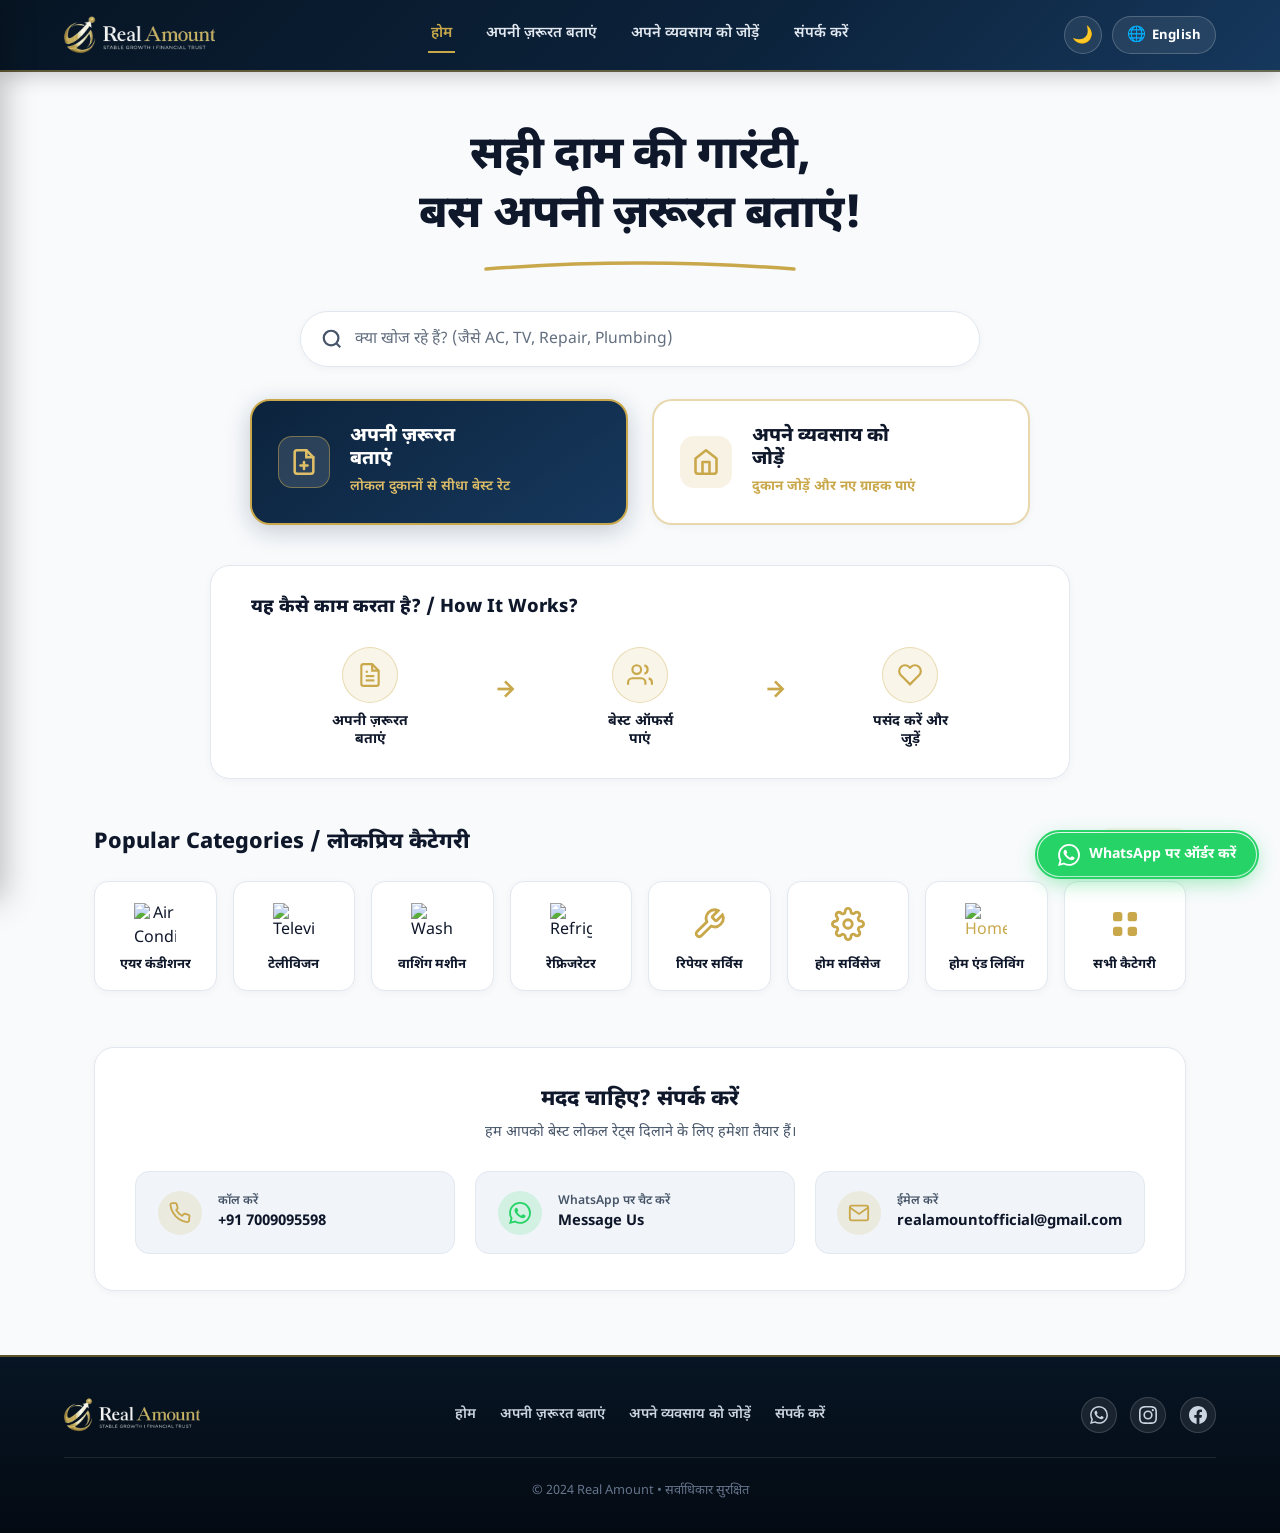
==== index.html @ cf1261b0 "feat: match form header design with golden icons and remove whatsapp button from navbar" ====
<!doctype html>
<html lang="en" data-theme="light">

<head>
    <meta charset="UTF-8" />
    <meta name="viewport" content="width=device-width, initial-scale=1.0" />
    <title>Real Amount — सही दाम की गारंटी, बस अपनी ज़रूरत बताएं!</title>
    <meta name="description"
        content="Real Amount — सही दाम की गारंटी, बस अपनी ज़रूरत बताएं! Connect directly with trusted local shops and service experts for the lowest price." />
    <link rel="stylesheet" href="home.css?v=2.4" />
    <link rel="preconnect" href="https://fonts.googleapis.com" />
    <link rel="preconnect" href="https://fonts.gstatic.com" crossorigin />
    <link
        href="https://fonts.googleapis.com/css2?family=Inter:wght@400;500;600;700;800;900&family=Noto+Sans+Devanagari:wght@400;500;600;700;800;900&display=swap"
        rel="stylesheet" />
</head>

<body>
    <div class="site-wrapper">

        <!-- ═══════════ HEADER (FULL WIDTH) ═══════════ -->
        <header class="site-header">
            <div class="header-container">
                <!-- Mobile Drawer Toggle -->
                <button type="button" class="mobile-menu-btn" id="menu-toggle-btn" aria-label="Open Navigation Menu">
                    <svg viewBox="0 0 24 24" fill="none" stroke="currentColor" stroke-width="2.2" stroke-linecap="round">
                        <line x1="3" y1="6" x2="21" y2="6"></line>
                        <line x1="3" y1="12" x2="21" y2="12"></line>
                        <line x1="3" y1="18" x2="21" y2="18"></line>
                    </svg>
                </button>

                <!-- Brand Logo (Unchanged) -->
                <a href="index.html" class="brand-logo-link" aria-label="Real Amount Home">
                    <img src="assets/logo.png" alt="Real Amount" class="brand-logo-img" />
                </a>

                <!-- Desktop Navigation Links -->
                <nav class="desktop-nav-links" id="desktop-nav-links">
                    <a href="index.html" class="desktop-nav-link active" data-i18n="nav_home">Home</a>
                    <a href="register.html?type=customer" class="desktop-nav-link" data-i18n="btn_post_req_title_plain">Post Requirement</a>
                    <a href="register.html?type=partner" class="desktop-nav-link" data-i18n="btn_reg_biz_title_plain">Register Business</a>
                    <a href="#contact" class="desktop-nav-link" data-i18n="nav_contact">Contact Us</a>
                </nav>

                <!-- Actions Group: Theme Toggle, Language Toggle -->
                <div class="header-actions-group">
                    <!-- Light / Dark Navy Theme Toggle -->
                    <button type="button" class="action-pill-btn theme-toggle-btn" id="theme-toggle-btn" aria-label="Toggle Light/Dark Theme" title="Toggle Theme">
                        <span class="theme-icon" id="theme-toggle-icon">🌙</span>
                    </button>

                    <!-- Language Toggle Button (EN / HI) -->
                    <button type="button" class="action-pill-btn lang-toggle-btn" id="lang-toggle-btn" aria-label="Change Language" title="Toggle English/Hindi">
                        <span class="lang-icon">🌐</span>
                        <span class="lang-text" id="lang-toggle-text">हिन्दी</span>
                    </button>
                </div>
            </div>
        </header>

        <!-- ───── MOBILE SLIDE-OUT DRAWER ───── -->
        <aside class="mobile-drawer" id="app-drawer" aria-hidden="true">
            <div class="drawer-header">
                <img src="assets/logo.png" alt="Real Amount" class="drawer-logo" />
                <button type="button" class="drawer-close-btn" id="drawer-close-btn" aria-label="Close Menu">✕</button>
            </div>
            <nav class="drawer-nav">
                <a href="index.html" class="drawer-link active">
                    <span class="drawer-icon">🏠</span>
                    <span data-i18n="nav_home">Home</span>
                </a>
                <a href="register.html?type=customer" class="drawer-link">
                    <span class="drawer-icon">📝</span>
                    <span data-i18n="btn_post_req_title_plain">Post Your Requirement</span>
                </a>
                <a href="register.html?type=partner" class="drawer-link">
                    <span class="drawer-icon">🏪</span>
                    <span data-i18n="btn_reg_biz_title_plain">Register Your Business</span>
                </a>
                <a href="#contact" class="drawer-link" onclick="closeDrawer()">
                    <span class="drawer-icon">📞</span>
                    <span data-i18n="nav_contact">Contact Us</span>
                </a>
                <a href="https://wa.me/917009095598?text=Hi" target="_blank" rel="noopener" class="drawer-link">
                    <span class="drawer-icon">💬</span>
                    <span>WhatsApp Support</span>
                </a>
            </nav>
            <div class="drawer-footer">
                <p>Real Amount &bull; Trusted Local Deals</p>
            </div>
        </aside>
        <div class="drawer-backdrop" id="drawer-backdrop" onclick="closeDrawer()"></div>

        <!-- ═══════════ MAIN CONTENT ═══════════ -->
        <main class="site-main">

            <!-- 1. HEADLINE WITH GOLDEN SWOOSH -->
            <section class="headline-section">
                <div class="section-container">
                    <h1 class="main-headline" id="main-headline" data-i18n="main_headline">
                        सही दाम की गारंटी,<br />बस अपनी ज़रूरत बताएं!
                    </h1>
                    <div class="headline-curve-wrap">
                        <svg class="headline-curve" viewBox="0 0 320 20" fill="none" xmlns="http://www.w3.org/2000/svg">
                            <path d="M6 14 Q 160 2 314 14" stroke="var(--accent)" stroke-width="3.5" stroke-linecap="round" fill="none" />
                        </svg>
                    </div>
                </div>
            </section>

            <!-- 2. SEARCH BAR SECTION -->
            <section class="search-section">
                <div class="section-container">
                    <div class="search-bar-wrap" id="category-search-bar">
                        <svg class="search-icon" viewBox="0 0 24 24" fill="none" stroke="currentColor" stroke-width="2.4">
                            <circle cx="11" cy="11" r="8"></circle>
                            <line x1="21" y1="21" x2="16.65" y2="16.65"></line>
                        </svg>
                        <input type="text" id="category-search-input"
                            placeholder="क्या खोज रहे हैं? (जैसे AC, TV, Repair, Plumbing)"
                            data-i18n-placeholder="search_placeholder" autocomplete="off" spellcheck="false" />
                        <button type="button" class="search-clear-btn hidden" id="search-clear-btn" aria-label="Clear Search" style="display: none;">✕</button>
                        <!-- Live Search Dropdown -->
                        <div class="search-dropdown-results hidden" id="search-dropdown-results" style="display: none;"></div>
                    </div>
                </div>
            </section>

            <!-- 3. TWO BIG ACTION CARDS (DIRECT LINKS) -->
            <section class="action-cards-section">
                <div class="section-container">
                    <div class="action-cards-grid">
                        <!-- Left: Post Your Requirement (Navy Blue Card) -->
                        <a href="register.html?type=customer" class="action-card action-card-req" id="btn-post-requirement">
                            <div class="action-card-icon-wrap">
                                <svg viewBox="0 0 24 24" fill="none" stroke="currentColor" stroke-width="2.2" stroke-linecap="round">
                                    <path d="M14 2H6a2 2 0 0 0-2 2v16a2 2 0 0 0 2 2h12a2 2 0 0 0 2-2V8z"></path>
                                    <polyline points="14 2 14 8 20 8"></polyline>
                                    <line x1="12" y1="12" x2="12" y2="18"></line>
                                    <line x1="9" y1="15" x2="15" y2="15"></line>
                                </svg>
                            </div>
                            <div class="action-card-text">
                                <h2 class="action-card-title" data-i18n="btn_post_req_title">Post Your<br />Requirement</h2>
                                <span class="action-card-sub" data-i18n="btn_post_req_sub">अपनी ज़रूरत बताएं</span>
                            </div>
                        </a>

                        <!-- Right: Register Your Business (Cream / Gold Border Card) -->
                        <a href="register.html?type=partner" class="action-card action-card-biz" id="btn-register-biz">
                            <div class="action-card-icon-wrap">
                                <svg viewBox="0 0 24 24" fill="none" stroke="currentColor" stroke-width="2.2" stroke-linecap="round" stroke-linejoin="round">
                                    <path d="M3 9l9-7 9 7v11a2 2 0 0 1-2 2H5a2 2 0 0 1-2-2z"></path>
                                    <polyline points="9 22 9 12 15 12 15 22"></polyline>
                                </svg>
                            </div>
                            <div class="action-card-text">
                                <h2 class="action-card-title" data-i18n="btn_reg_biz_title">Register<br />Your Business</h2>
                                <span class="action-card-sub" data-i18n="btn_reg_biz_sub">अपने व्यवसाय को जोड़ें</span>
                            </div>
                        </a>
                    </div>
                </div>
            </section>

            <!-- 4. "HOW IT WORKS? / यह कैसे काम करता है?" CARD -->
            <section class="how-it-works-section">
                <div class="section-container">
                    <div class="how-it-works-card">
                        <h2 class="hiw-title" data-i18n="how_it_works_title">How It Works? / यह कैसे काम करता है?</h2>
                        <div class="hiw-steps-row">
                            <!-- Step 1 -->
                            <div class="hiw-step">
                                <div class="hiw-icon-circle">
                                    <svg viewBox="0 0 24 24" fill="none" stroke="currentColor" stroke-width="2">
                                        <path d="M14 2H6a2 2 0 0 0-2 2v16a2 2 0 0 0 2 2h12a2 2 0 0 0 2-2V8z"></path>
                                        <polyline points="14 2 14 8 20 8"></polyline>
                                        <line x1="16" y1="13" x2="8" y2="13"></line>
                                        <line x1="16" y1="17" x2="8" y2="17"></line>
                                        <polyline points="10 9 9 9 8 9"></polyline>
                                    </svg>
                                </div>
                                <span class="hiw-step-label" data-i18n="hiw_step1">Post<br />Requirement</span>
                            </div>

                            <!-- Arrow 1 -->
                            <div class="hiw-arrow">
                                <svg viewBox="0 0 24 24" fill="none" stroke="currentColor" stroke-width="2.5">
                                    <line x1="5" y1="12" x2="19" y2="12"></line>
                                    <polyline points="12 5 19 12 12 19"></polyline>
                                </svg>
                            </div>

                            <!-- Step 2 -->
                            <div class="hiw-step">
                                <div class="hiw-icon-circle">
                                    <svg viewBox="0 0 24 24" fill="none" stroke="currentColor" stroke-width="2">
                                        <path d="M17 21v-2a4 4 0 0 0-4-4H5a4 4 0 0 0-4 4v2"></path>
                                        <circle cx="9" cy="7" r="4"></circle>
                                        <path d="M23 21v-2a4 4 0 0 0-3-3.87"></path>
                                        <path d="M16 3.13a4 4 0 0 1 0 7.75"></path>
                                    </svg>
                                </div>
                                <span class="hiw-step-label" data-i18n="hiw_step2">Get Best<br />Offers</span>
                            </div>

                            <!-- Arrow 2 -->
                            <div class="hiw-arrow">
                                <svg viewBox="0 0 24 24" fill="none" stroke="currentColor" stroke-width="2.5">
                                    <line x1="5" y1="12" x2="19" y2="12"></line>
                                    <polyline points="12 5 19 12 12 19"></polyline>
                                </svg>
                            </div>

                            <!-- Step 3 -->
                            <div class="hiw-step">
                                <div class="hiw-icon-circle">
                                    <svg viewBox="0 0 24 24" fill="none" stroke="currentColor" stroke-width="2">
                                        <path d="M20.42 4.58a5.4 5.4 0 0 0-7.65 0l-.77.78-.77-.78a5.4 5.4 0 0 0-7.65 7.65l.77.78L12 20.66l7.65-7.65.77-.78a5.4 5.4 0 0 0 0-7.65z"></path>
                                    </svg>
                                </div>
                                <span class="hiw-step-label" data-i18n="hiw_step3">Choose &amp;<br />Connect</span>
                            </div>
                        </div>
                    </div>
                </div>
            </section>

            <!-- 5. POPULAR CATEGORIES (8-TILE GRID) -->
            <section class="popular-categories-section">
                <div class="section-container">
                    <div class="popular-header-row">
                        <h2 class="popular-section-title" data-i18n="popular_categories_title">Popular Categories</h2>
                        <button type="button" class="see-all-link-btn" onclick="openCategoriesModal()" data-i18n="browse_all_btn">
                            See All ▾
                        </button>
                    </div>

                    <div class="categories-8-grid">
                        <!-- 1. Air Conditioner -->
                        <a href="register.html?type=customer&category=Air+Conditioner" class="cat-tile">
                            <div class="cat-tile-icon-box">
                                <img src="https://img.icons8.com/color/96/air-conditioner.png" alt="Air Conditioner" />
                            </div>
                            <span class="cat-tile-name" data-i18n="cat_ac">Air Conditioner</span>
                        </a>

                        <!-- 2. Television -->
                        <a href="register.html?type=customer&category=Led+Tv" class="cat-tile">
                            <div class="cat-tile-icon-box">
                                <img src="https://img.icons8.com/color/96/tv.png" alt="Television" />
                            </div>
                            <span class="cat-tile-name" data-i18n="cat_tv">Television</span>
                        </a>

                        <!-- 3. Washing Machine -->
                        <a href="register.html?type=customer&category=Washing+Machine" class="cat-tile">
                            <div class="cat-tile-icon-box">
                                <img src="https://img.icons8.com/color/96/washing-machine.png" alt="Washing Machine" />
                            </div>
                            <span class="cat-tile-name" data-i18n="cat_washing">Washing Machine</span>
                        </a>

                        <!-- 4. Refrigerator -->
                        <a href="register.html?type=customer&category=Refrigerator" class="cat-tile">
                            <div class="cat-tile-icon-box">
                                <img src="https://img.icons8.com/color/96/fridge.png" alt="Refrigerator" />
                            </div>
                            <span class="cat-tile-name" data-i18n="cat_fridge">Refrigerator</span>
                        </a>

                        <!-- 5. Repair Service -->
                        <a href="register.html?type=customer&category=Ac+Service%2FRepair" class="cat-tile cat-tile-gold">
                            <div class="cat-tile-icon-box">
                                <svg viewBox="0 0 24 24" fill="none" stroke="currentColor" stroke-width="2" stroke-linecap="round">
                                    <path d="M14.7 6.3a1 1 0 0 0 0 1.4l1.6 1.6a1 1 0 0 0 1.4 0l3.77-3.77a6 6 0 0 1-7.94 7.94l-6.91 6.91a2.12 2.12 0 0 1-3-3l6.91-6.91a6 6 0 0 1 7.94-7.94l-3.76 3.76z"></path>
                                </svg>
                            </div>
                            <span class="cat-tile-name" data-i18n="cat_repair">Repair Service</span>
                        </a>

                        <!-- 6. Home Services -->
                        <a href="register.html?type=customer&category=Electrician" class="cat-tile cat-tile-gold">
                            <div class="cat-tile-icon-box">
                                <svg viewBox="0 0 24 24" fill="none" stroke="currentColor" stroke-width="2" stroke-linecap="round">
                                    <circle cx="12" cy="12" r="3"></circle>
                                    <path d="M19.4 15a1.65 1.65 0 0 0 .33 1.82l.06.06a2 2 0 0 1 0 2.83 2 2 0 0 1-2.83 0l-.06-.06a1.65 1.65 0 0 0-1.82-.33 1.65 1.65 0 0 0-1 1.51V21a2 2 0 0 1-2 2 2 2 0 0 1-2-2v-.09A1.65 1.65 0 0 0 9 19.4a1.65 1.65 0 0 0-1.82.33l-.06.06a2 2 0 0 1-2.83 0 2 2 0 0 1 0-2.83l.06-.06a1.65 1.65 0 0 0 .33-1.82 1.65 1.65 0 0 0-1.51-1H3a2 2 0 0 1-2-2 2 2 0 0 1 2-2h.09A1.65 1.65 0 0 0 4.6 9a1.65 1.65 0 0 0-.33-1.82l-.06-.06a2 2 0 0 1 0-2.83 2 2 0 0 1 2.83 0l.06.06a1.65 1.65 0 0 0 1.82.33H9a1.65 1.65 0 0 0 1-1.51V3a2 2 0 0 1 2-2 2 2 0 0 1 2 2v.09a1.65 1.65 0 0 0 1 1.51 1.65 1.65 0 0 0 1.82-.33l.06-.06a2 2 0 0 1 2.83 0 2 2 0 0 1 0 2.83l-.06.06a1.65 1.65 0 0 0-.33 1.82V9a1.65 1.65 0 0 0 1.51 1H21a2 2 0 0 1 2 2 2 2 0 0 1-2 2h-.09a1.65 1.65 0 0 0-1.51 1z"></path>
                                </svg>
                            </div>
                            <span class="cat-tile-name" data-i18n="cat_home_serv">Home Services</span>
                        </a>

                        <!-- 7. Home & Living -->
                        <a href="register.html?type=customer&category=Furniture" class="cat-tile cat-tile-gold">
                            <div class="cat-tile-icon-box">
                                <img src="https://img.icons8.com/color/96/sofa.png" alt="Home & Living" />
                            </div>
                            <span class="cat-tile-name" data-i18n="cat_home_living">Home &amp; Living</span>
                        </a>

                        <!-- 8. More Categories -->
                        <button type="button" class="cat-tile cat-tile-more" onclick="openCategoriesModal()">
                            <div class="cat-tile-icon-box">
                                <svg viewBox="0 0 24 24" fill="currentColor">
                                    <rect x="3" y="3" width="7" height="7" rx="2"></rect>
                                    <rect x="14" y="3" width="7" height="7" rx="2"></rect>
                                    <rect x="3" y="14" width="7" height="7" rx="2"></rect>
                                    <rect x="14" y="14" width="7" height="7" rx="2"></rect>
                                </svg>
                            </div>
                            <span class="cat-tile-name" data-i18n="cat_more">More Categories</span>
                        </button>
                    </div>
                </div>
            </section>

            <!-- 6. CONTACT SECTION -->
            <section class="contact-section" id="contact">
                <div class="section-container">
                    <div class="contact-card-box">
                        <div class="contact-box-header">
                            <h2 class="contact-box-title" data-i18n="contact_title">Need Help? Contact Us</h2>
                            <p class="contact-box-desc" data-i18n="contact_sub">Have questions? Reach out — we'd love to hear from you.</p>
                        </div>

                        <div class="contact-cards-grid">
                            <a href="tel:+917009095598" class="contact-item-card">
                                <div class="contact-item-icon">
                                    <svg viewBox="0 0 24 24" fill="none" stroke="currentColor" stroke-width="2">
                                        <path d="M22 16.92v3a2 2 0 0 1-2.18 2 19.79 19.79 0 0 1-8.63-3.07A19.5 19.5 0 0 1 4.69 12 19.79 19.79 0 0 1 1.61 3.4 2 2 0 0 1 3.59 1.22h3a2 2 0 0 1 2 1.72c.127.96.361 1.903.7 2.81a2 2 0 0 1-.45 2.11L7.91 8.77a16 16 0 0 0 6.29 6.29l1.62-1.62a2 2 0 0 1 2.11-.45c.907.339 1.85.573 2.81.7A2 2 0 0 1 22 16.92z"></path>
                                    </svg>
                                </div>
                                <div class="contact-item-text">
                                    <span class="contact-item-label" data-i18n="card_call_title">Call Directly</span>
                                    <strong class="contact-item-val">+91 7009095598</strong>
                                </div>
                            </a>

                            <a href="https://wa.me/917009095598?text=Hi" target="_blank" rel="noopener" class="contact-item-card contact-wa-card">
                                <div class="contact-item-icon wa-icon-box">
                                    <svg viewBox="0 0 24 24" fill="currentColor">
                                        <path d="M17.472 14.382c-.297-.149-1.758-.867-2.03-.967-.273-.099-.471-.148-.67.15-.197.297-.767.966-.94 1.164-.173.199-.347.223-.644.075-.297-.15-1.255-.463-2.39-1.475-.883-.788-1.48-1.761-1.653-2.059-.173-.297-.018-.458.13-.606.134-.133.298-.347.446-.52.149-.174.198-.298.298-.497.099-.198.05-.371-.025-.52-.075-.149-.669-1.612-.916-2.207-.242-.579-.487-.5-.669-.51-.173-.008-.371-.01-.57-.01-.198 0-.52.074-.792.372-.272.297-1.04 1.016-1.04 2.479 0 1.462 1.065 2.875 1.213 3.074.149.198 2.096 3.2 5.077 4.487.709.306 1.262.489 1.694.625.712.227 1.36.195 1.871.118.571-.085 1.758-.719 2.006-1.413.248-.694.248-1.289.173-1.413-.074-.124-.272-.198-.57-.347m-5.421 7.403h-.004a9.87 9.87 0 01-5.031-1.378l-.361-.214-3.741.982.998-3.648-.235-.374a9.86 9.86 0 01-1.51-5.26c.001-5.45 4.436-9.884 9.888-9.884 2.64 0 5.122 1.03 6.988 2.898a9.825 9.825 0 012.893 6.994c-.003 5.45-4.437 9.884-9.885 9.884m8.413-18.297A11.815 11.815 0 0012.05 0C5.495 0 .16 5.335.157 11.892c0 2.096.547 4.142 1.588 5.945L.057 24l6.305-1.654a11.882 11.882 0 005.683 1.448h.005c6.554 0 11.89-5.335 11.893-11.893a11.821 11.821 0 00-3.48-8.413z" />
                                    </svg>
                                </div>
                                <div class="contact-item-text">
                                    <span class="contact-item-label" data-i18n="card_whatsapp_title">Chat on WhatsApp</span>
                                    <strong class="contact-item-val">Message Us</strong>
                                </div>
                            </a>

                            <a href="mailto:realamountofficial@gmail.com" class="contact-item-card">
                                <div class="contact-item-icon">
                                    <svg viewBox="0 0 24 24" fill="none" stroke="currentColor" stroke-width="2">
                                        <path d="M4 4h16c1.1 0 2 .9 2 2v12c0 1.1-.9 2-2 2H4c-1.1 0-2-.9-2-2V6c0-1.1.9-2 2-2z"></path>
                                        <polyline points="22,6 12,13 2,6"></polyline>
                                    </svg>
                                </div>
                                <div class="contact-item-text">
                                    <span class="contact-item-label" data-i18n="card_email_title">Email Us</span>
                                    <strong class="contact-item-val">realamountofficial@gmail.com</strong>
                                </div>
                            </a>
                        </div>
                    </div>
                </div>
            </section>

        </main>

        <!-- ═══════════ FOOTER (FULL WIDTH) ═══════════ -->
        <footer class="site-footer">
            <div class="footer-container">
                <div class="footer-brand-wrap">
                    <img src="assets/logo.png" alt="Real Amount" class="footer-logo" />
                </div>
                <div class="footer-links-row">
                    <a href="index.html" data-i18n="nav_home">Home</a>
                    <a href="register.html?type=customer" data-i18n="btn_post_req_title_plain">Post Requirement</a>
                    <a href="register.html?type=partner" data-i18n="btn_reg_biz_title_plain">Register Business</a>
                    <a href="#contact" data-i18n="nav_contact">Contact Us</a>
                </div>
                <div class="footer-social-row">
                    <a href="https://wa.me/917009095598?text=Hi" target="_blank" rel="noopener" class="footer-social-icon" aria-label="WhatsApp">
                        <svg viewBox="0 0 24 24" fill="currentColor">
                            <path d="M17.472 14.382c-.297-.149-1.758-.867-2.03-.967-.273-.099-.471-.148-.67.15-.197.297-.767.966-.94 1.164-.173.199-.347.223-.644.075-.297-.15-1.255-.463-2.39-1.475-.883-.788-1.48-1.761-1.653-2.059-.173-.297-.018-.458.13-.606.134-.133.298-.347.446-.52.149-.174.198-.298.298-.497.099-.198.05-.371-.025-.52-.075-.149-.669-1.612-.916-2.207-.242-.579-.487-.5-.669-.51-.173-.008-.371-.01-.57-.01-.198 0-.52.074-.792.372-.272.297-1.04 1.016-1.04 2.479 0 1.462 1.065 2.875 1.213 3.074.149.198 2.096 3.2 5.077 4.487.709.306 1.262.489 1.694.625.712.227 1.36.195 1.871.118.571-.085 1.758-.719 2.006-1.413.248-.694.248-1.289.173-1.413-.074-.124-.272-.198-.57-.347m-5.421 7.403h-.004a9.87 9.87 0 01-5.031-1.378l-.361-.214-3.741.982.998-3.648-.235-.374a9.86 9.86 0 01-1.51-5.26c.001-5.45 4.436-9.884 9.888-9.884 2.64 0 5.122 1.03 6.988 2.898a9.825 9.825 0 012.893 6.994c-.003 5.45-4.437 9.884-9.885 9.884m8.413-18.297A11.815 11.815 0 0012.05 0C5.495 0 .16 5.335.157 11.892c0 2.096.547 4.142 1.588 5.945L.057 24l6.305-1.654a11.882 11.882 0 005.683 1.448h.005c6.554 0 11.89-5.335 11.893-11.893a11.821 11.821 0 00-3.48-8.413z" />
                        </svg>
                    </a>
                    <a href="https://instagram.com/realamountofficial" target="_blank" rel="noopener" class="footer-social-icon" aria-label="Instagram">
                        <svg viewBox="0 0 24 24" fill="currentColor">
                            <path d="M12 2.163c3.204 0 3.584.012 4.85.07 3.252.148 4.771 1.691 4.919 4.919.058 1.265.069 1.645.069 4.849 0 3.205-.012 3.584-.069 4.849-.149 3.225-1.664 4.771-4.919 4.919-1.266.058-1.644.07-4.85.07-3.204 0-3.584-.012-4.849-.07-3.26-.149-4.771-1.699-4.919-4.92-.058-1.265-.07-1.644-.07-4.849 0-3.204.013-3.583.07-4.849.149-3.227 1.664-4.771 4.919-4.919 1.266-.057 1.645-.069 4.849-.069zM12 0C8.741 0 8.333.014 7.053.072 2.695.272.273 2.69.073 7.052.014 8.333 0 8.741 0 12c0 3.259.014 3.668.072 4.948.2 4.358 2.618 6.78 6.98 6.98C8.333 23.986 8.741 24 12 24c3.259 0 3.668-.014 4.948-.072 4.354-.2 6.782-2.618 6.979-6.98.059-1.28.073-1.689.073-4.948 0-3.259-.014-3.667-.072-4.947-.196-4.354-2.617-6.78-6.979-6.98C15.668.014 15.259 0 12 0zm0 5.838a6.162 6.162 0 100 12.324 6.162 6.162 0 000-12.324zM12 16a4 4 0 110-8 4 4 0 010 8zm6.406-11.845a1.44 1.44 0 100 2.881 1.44 1.44 0 000-2.881z" />
                        </svg>
                    </a>
                    <a href="https://fb.me/realamountofficial" target="_blank" rel="noopener" class="footer-social-icon" aria-label="Facebook">
                        <svg viewBox="0 0 24 24" fill="currentColor">
                            <path d="M24 12.073c0-6.627-5.373-12-12-12s-12 5.373-12 12c0 5.99 4.388 10.954 10.125 11.854v-8.385H7.078v-3.47h3.047V9.43c0-3.007 1.792-4.669 4.533-4.669 1.312 0 2.686.235 2.686.235v2.953H15.83c-1.491 0-1.956.925-1.956 1.874v2.25h3.328l-.532 3.47h-2.796v8.385C19.612 23.027 24 18.062 24 12.073z" />
                        </svg>
                    </a>
                </div>
                <div class="footer-copy-text">
                    <p data-i18n="footer_copy">&copy; 2024 Real Amount &bull; All Rights Reserved</p>
                </div>
            </div>
        </footer>

    </div>

    <!-- ═══════════ ALL CATEGORIES MODAL ═══════════ -->
    <div class="categories-modal-overlay hidden" id="categories-modal" style="display: none;">
        <div class="categories-modal-card">
            <div class="modal-header">
                <div class="modal-title-wrap">
                    <span class="modal-badge">Direct Connect</span>
                    <h3 class="modal-title" data-i18n="modal_title">Browse All Categories</h3>
                    <p class="modal-desc" data-i18n="modal_desc">Select any service or product to get the best local prices</p>
                </div>
                <button type="button" class="modal-close-btn" id="close-categories-modal" onclick="closeCategoriesModal()" aria-label="Close modal">✕</button>
            </div>

            <div class="modal-search-bar">
                <svg viewBox="0 0 24 24" fill="none" stroke="currentColor" stroke-width="2">
                    <circle cx="11" cy="11" r="8"></circle>
                    <line x1="21" y1="21" x2="16.65" y2="16.65"></line>
                </svg>
                <input type="text" id="modal-category-search"
                    placeholder="Filter categories (e.g. car, ac, phone, paint...)"
                    data-i18n-placeholder="modal_search_ph" autocomplete="off" />
            </div>

            <div class="modal-tabs">
                <button type="button" class="modal-tab active" data-tab="all" data-i18n="modal_tab_all">All (56)</button>
                <button type="button" class="modal-tab" data-tab="services" data-i18n="modal_tab_services">Services &amp; Repairs (24)</button>
                <button type="button" class="modal-tab" data-tab="products" data-i18n="modal_tab_products">Products Buy/Sell (32)</button>
            </div>

            <div class="modal-categories-grid" id="modal-categories-grid">
                <!-- Dynamically populated from ALL_CATEGORIES in home.js -->
            </div>
        </div>
    </div>

    <!-- ═══════════ FLOATING 1-CLICK WHATSAPP BUTTON ═══════════ -->
    <aside class="floating-whatsapp-widget" id="floating-whatsapp-widget" aria-label="Order on WhatsApp">
        <a href="https://wa.me/917009095598?text=Hi%20Real%20Amount,%20I%20want%20to%20request%20the%20best%20quote"
            target="_blank" rel="noopener" class="floating-wa-btn" id="floating-wa-btn" title="Order on WhatsApp">
            <span class="floating-wa-pulse"></span>
            <svg viewBox="0 0 24 24" fill="currentColor">
                <path d="M17.472 14.382c-.297-.149-1.758-.867-2.03-.967-.273-.099-.471-.148-.67.15-.197.297-.767.966-.94 1.164-.173.199-.347.223-.644.075-.297-.15-1.255-.463-2.39-1.475-.883-.788-1.48-1.761-1.653-2.059-.173-.297-.018-.458.13-.606.134-.133.298-.347.446-.52.149-.174.198-.298.298-.497.099-.198.05-.371-.025-.52-.075-.149-.669-1.612-.916-2.207-.242-.579-.487-.5-.669-.51-.173-.008-.371-.01-.57-.01-.198 0-.52.074-.792.372-.272.297-1.04 1.016-1.04 2.479 0 1.462 1.065 2.875 1.213 3.074.149.198 2.096 3.2 5.077 4.487.709.306 1.262.489 1.694.625.712.227 1.36.195 1.871.118.571-.085 1.758-.719 2.006-1.413.248-.694.248-1.289.173-1.413-.074-.124-.272-.198-.57-.347m-5.421 7.403h-.004a9.87 9.87 0 01-5.031-1.378l-.361-.214-3.741.982.998-3.648-.235-.374a9.86 9.86 0 01-1.51-5.26c.001-5.45 4.436-9.884 9.888-9.884 2.64 0 5.122 1.03 6.988 2.898a9.825 9.825 0 012.893 6.994c-.003 5.45-4.437 9.884-9.885 9.884m8.413-18.297A11.815 11.815 0 0012.05 0C5.495 0 .16 5.335.157 11.892c0 2.096.547 4.142 1.588 5.945L.057 24l6.305-1.654a11.882 11.882 0 005.683 1.448h.005c6.554 0 11.89-5.335 11.893-11.893a11.821 11.821 0 00-3.48-8.413z" />
            </svg>
            <span class="floating-wa-label" data-i18n="floating_wa_label">Order on WhatsApp</span>
        </a>
    </aside>

    <script src="home.js?v=2.4"></script>
</body>

</html>
---- home.css ----
/* ═══════════════════════════════════════════════════════════════
   REAL AMOUNT — Full-Width Desktop & Mobile Responsive Styles
   ═══════════════════════════════════════════════════════════════ */

/* ── Light Theme Variables (Default) ── */
:root {
    --bg-page: #f8fafc;
    --bg-surface: #ffffff;
    --bg-card-subtle: #f1f5f9;
    --bg-card-hover: #eef2f6;
    
    --border-color: #e2e8f0;
    --border-gold: rgba(201, 168, 76, 0.45);
    
    --text-main: #0f172a;
    --text-sub: #475569;
    --text-muted: #94a3b8;
    
    --accent: #c9a84c;
    --accent-light: #dfbe68;
    --accent-glow: rgba(201, 168, 76, 0.25);
    
    --primary-navy: #0c233c;
    --primary-navy-light: #16385d;
    --primary-navy-glow: rgba(12, 35, 60, 0.22);
    
    --wa-green: #25d366;
    --wa-green-hover: #20ba5a;
    
    --shadow-sm: 0 2px 8px rgba(15, 23, 42, 0.04);
    --shadow-md: 0 4px 16px rgba(15, 23, 42, 0.08);
    --shadow-lg: 0 12px 32px rgba(15, 23, 42, 0.12);
    
    --radius-sm: 8px;
    --radius-md: 14px;
    --radius-lg: 20px;
    --radius-full: 100px;
    
    --transition: 0.25s cubic-bezier(0.4, 0, 0.2, 1);
}

/* ── Dark Navy Theme ── */
[data-theme="dark"] {
    --bg-page: #071320;
    --bg-surface: #0d1e32;
    --bg-card-subtle: #132a45;
    --bg-card-hover: #193658;
    
    --border-color: rgba(255, 255, 255, 0.12);
    --border-gold: rgba(229, 190, 88, 0.45);
    
    --text-main: #f8fafc;
    --text-sub: #94a3b8;
    --text-muted: #64748b;
    
    --accent: #e5be58;
    --accent-light: #f3d57d;
    --accent-glow: rgba(229, 190, 88, 0.35);
    
    --primary-navy: #071524;
    --primary-navy-light: #112844;
    --primary-navy-glow: rgba(0, 0, 0, 0.4);
    
    --shadow-sm: 0 2px 10px rgba(0, 0, 0, 0.2);
    --shadow-md: 0 6px 20px rgba(0, 0, 0, 0.35);
    --shadow-lg: 0 16px 40px rgba(0, 0, 0, 0.5);
}

/* ── Reset & Base ── */
*, *::before, *::after {
    box-sizing: border-box;
    margin: 0;
    padding: 0;
}

html {
    scroll-behavior: smooth;
}

body {
    width: 100%;
    min-height: 100vh;
    background-color: var(--bg-page);
    color: var(--text-main);
    font-family: "Inter", -apple-system, BlinkMacSystemFont, "Segoe UI", Roboto, sans-serif;
    font-size: 16px;
    line-height: 1.5;
    overflow-x: hidden;
    transition: background-color var(--transition), color var(--transition);
}

html[lang="hi"] body {
    font-family: "Noto Sans Devanagari", "Inter", sans-serif;
}

a {
    text-decoration: none;
    color: inherit;
}

button {
    font-family: inherit;
    border: none;
    background: none;
    cursor: pointer;
}

img {
    max-width: 100%;
    display: block;
}

.hidden {
    display: none !important;
}

/* ── Full Width Page Wrapper ── */
.site-wrapper {
    width: 100%;
    min-height: 100vh;
    display: flex;
    flex-direction: column;
}

.section-container {
    width: 100%;
    max-width: 1140px;
    margin: 0 auto;
    padding: 0 1.5rem;
}

/* ═══════════════════════════════════════════════════════════════
   FULL-WIDTH HEADER (Brand Navy - Logo Visibility Guaranteed)
   ═══════════════════════════════════════════════════════════════ */
.site-header {
    width: 100%;
    height: 72px;
    background: linear-gradient(135deg, #071524 0%, #0c233c 60%, #16385d 100%);
    border-bottom: 2px solid var(--border-gold);
    position: sticky;
    top: 0;
    z-index: 100;
    box-shadow: 0 4px 20px rgba(0, 0, 0, 0.2);
    transition: all var(--transition);
}

.header-container {
    width: 100%;
    max-width: 1200px;
    height: 100%;
    margin: 0 auto;
    padding: 0 1.5rem;
    display: flex;
    align-items: center;
    justify-content: space-between;
}

.brand-logo-link {
    display: flex;
    align-items: center;
}

.brand-logo-img {
    height: 40px;
    width: auto;
    object-fit: contain;
}

/* Desktop navigation links */
.desktop-nav-links {
    display: flex;
    align-items: center;
    gap: 1.75rem;
}

.desktop-nav-link {
    font-size: 0.92rem;
    font-weight: 600;
    color: #e2e8f0;
    padding: 0.4rem 0.2rem;
    border-bottom: 2px solid transparent;
    transition: all var(--transition);
}

.desktop-nav-link:hover, .desktop-nav-link.active {
    color: var(--accent);
    border-bottom-color: var(--accent);
}

/* Header actions: Theme, Lang, WhatsApp */
.header-actions-group {
    display: flex;
    align-items: center;
    gap: 0.65rem;
}

.action-pill-btn {
    display: inline-flex;
    align-items: center;
    justify-content: center;
    height: 38px;
    padding: 0 0.85rem;
    border-radius: var(--radius-full);
    border: 1.5px solid rgba(255, 255, 255, 0.2);
    background-color: rgba(255, 255, 255, 0.08);
    color: #ffffff;
    font-size: 0.84rem;
    font-weight: 700;
    transition: all var(--transition);
    user-select: none;
}

.action-pill-btn:hover {
    border-color: var(--accent);
    background-color: rgba(255, 255, 255, 0.16);
    color: var(--accent);
    transform: translateY(-1px);
}

.theme-toggle-btn {
    width: 38px;
    padding: 0;
    font-size: 1.05rem;
}

.lang-toggle-btn {
    gap: 6px;
}

.lang-icon {
    font-size: 0.95rem;
}

.lang-text {
    font-size: 0.82rem;
    letter-spacing: 0.02em;
}

.header-wa-link {
    display: inline-flex;
    align-items: center;
    gap: 7px;
    height: 38px;
    padding: 0 1rem;
    border-radius: var(--radius-full);
    background-color: rgba(37, 211, 102, 0.15);
    border: 1.5px solid #25d366;
    color: #25d366;
    font-size: 0.85rem;
    font-weight: 700;
    transition: all var(--transition);
}

.header-wa-link svg {
    width: 18px;
    height: 18px;
}

.header-wa-link:hover {
    background-color: var(--wa-green);
    color: #ffffff;
    border-color: var(--wa-green);
    transform: translateY(-1px);
    box-shadow: 0 4px 14px rgba(37, 211, 102, 0.35);
}

.mobile-menu-btn {
    display: none;
    width: 40px;
    height: 40px;
    align-items: center;
    justify-content: center;
    color: #ffffff;
    border-radius: 8px;
}

.mobile-menu-btn svg {
    width: 24px;
    height: 24px;
}

/* ── Mobile Drawer ── */
.mobile-drawer {
    position: fixed;
    top: 0;
    left: 0;
    bottom: 0;
    width: 300px;
    background-color: var(--bg-surface);
    box-shadow: 4px 0 30px rgba(0, 0, 0, 0.25);
    z-index: 1000;
    display: flex;
    flex-direction: column;
    transform: translateX(-100%);
    transition: transform 0.3s cubic-bezier(0.4, 0, 0.2, 1);
}

.mobile-drawer.open {
    transform: translateX(0);
}

.drawer-backdrop {
    position: fixed;
    inset: 0;
    background-color: rgba(0, 0, 0, 0.5);
    backdrop-filter: blur(3px);
    z-index: 999;
    opacity: 0;
    pointer-events: none;
    transition: opacity 0.3s ease;
}

.drawer-backdrop.open {
    opacity: 1;
    pointer-events: auto;
}

.drawer-header {
    height: 72px;
    display: flex;
    align-items: center;
    justify-content: space-between;
    padding: 0 1.25rem;
    background: linear-gradient(135deg, #071524 0%, #0c233c 100%);
    border-bottom: 2px solid var(--border-gold);
}

.drawer-logo {
    height: 36px;
    width: auto;
}

.drawer-close-btn {
    width: 38px;
    height: 38px;
    display: flex;
    align-items: center;
    justify-content: center;
    font-size: 1.25rem;
    color: #ffffff;
}

.drawer-nav {
    flex: 1;
    padding: 1.25rem 0.85rem;
    display: flex;
    flex-direction: column;
    gap: 0.4rem;
}

.drawer-link {
    display: flex;
    align-items: center;
    gap: 0.85rem;
    padding: 0.85rem 1rem;
    border-radius: var(--radius-md);
    font-weight: 600;
    font-size: 0.95rem;
    color: var(--text-main);
    transition: all var(--transition);
}

.drawer-link:hover, .drawer-link.active {
    background-color: var(--bg-card-subtle);
    color: var(--accent);
}

.drawer-icon {
    font-size: 1.2rem;
}

.drawer-footer {
    padding: 1.25rem;
    border-top: 1px solid var(--border-color);
    font-size: 0.78rem;
    color: var(--text-muted);
    text-align: center;
}

/* ═══════════════════════════════════════════════════════════════
   MAIN BODY SECTIONS
   ═══════════════════════════════════════════════════════════════ */
.site-main {
    flex: 1;
    display: flex;
    flex-direction: column;
}

/* 1. HEADLINE WITH GOLDEN SWOOSH */
.headline-section {
    padding: 3.5rem 0 1rem;
    text-align: center;
}

.main-headline {
    font-size: 2.75rem;
    font-weight: 900;
    line-height: 1.25;
    color: var(--text-main);
    letter-spacing: -0.02em;
}

html[lang="hi"] .main-headline {
    font-family: "Noto Sans Devanagari", sans-serif;
    font-size: 2.85rem;
    font-weight: 800;
    line-height: 1.3;
}

.headline-curve-wrap {
    display: flex;
    justify-content: center;
    margin-top: 0.5rem;
}

.headline-curve {
    width: 320px;
    height: 20px;
}

/* 2. SEARCH BAR SECTION */
.search-section {
    padding: 1.25rem 0 2rem;
}

.search-bar-wrap {
    max-width: 680px;
    height: 56px;
    margin: 0 auto;
    position: relative;
    display: flex;
    align-items: center;
    background-color: var(--bg-surface);
    border: 1.5px solid var(--border-color);
    border-radius: var(--radius-full);
    padding: 0 1.25rem;
    box-shadow: var(--shadow-sm);
    transition: all var(--transition);
}

.search-bar-wrap:focus-within {
    border-color: var(--accent);
    box-shadow: 0 0 0 4px var(--accent-glow);
}

.search-icon {
    width: 22px;
    height: 22px;
    color: var(--text-sub);
    flex-shrink: 0;
    margin-right: 0.75rem;
}

.search-bar-wrap input {
    flex: 1;
    border: none;
    background: transparent;
    font-family: inherit;
    font-size: 0.98rem;
    color: var(--text-main);
    outline: none;
    min-width: 0;
}

.search-bar-wrap input::placeholder {
    color: var(--text-sub);
    opacity: 0.85;
}

.search-clear-btn {
    width: 28px;
    height: 28px;
    border-radius: 50%;
    background-color: var(--border-color);
    color: var(--text-main);
    display: flex;
    align-items: center;
    justify-content: center;
    font-size: 0.8rem;
    margin-left: 0.45rem;
    flex-shrink: 0;
}

/* ── Live Search Dropdown ── */
.search-dropdown-results {
    position: absolute;
    top: calc(100% + 6px);
    left: 0;
    right: 0;
    background-color: var(--bg-surface);
    border: 1px solid var(--border-color);
    border-radius: var(--radius-md);
    box-shadow: var(--shadow-lg);
    z-index: 200;
    max-height: 360px;
    overflow-y: auto;
    padding: 0.65rem;
}

.search-results-group-title {
    font-size: 0.75rem;
    font-weight: 700;
    text-transform: uppercase;
    letter-spacing: 0.05em;
    color: var(--text-muted);
    padding: 0.4rem 0.75rem 0.25rem;
}

.search-result-item {
    display: flex;
    align-items: center;
    gap: 0.85rem;
    padding: 0.65rem 0.85rem;
    border-radius: var(--radius-sm);
    color: var(--text-main);
    font-size: 0.92rem;
    font-weight: 600;
    transition: background-color var(--transition);
}

.search-result-item:hover, .search-result-item.highlighted {
    background-color: var(--bg-card-subtle);
    color: var(--accent);
}

.search-result-item img {
    width: 28px;
    height: 28px;
    object-fit: contain;
}

.search-result-badge {
    margin-left: auto;
    font-size: 0.72rem;
    font-weight: 700;
    padding: 2px 8px;
    border-radius: 100px;
    background-color: rgba(201, 168, 76, 0.15);
    color: var(--accent);
}

.search-no-results {
    padding: 1.5rem;
    text-align: center;
    color: var(--text-sub);
    font-size: 0.9rem;
}

/* 3. TWO BIG ACTION CARDS (DIRECT LINKS) */
.action-cards-section {
    padding: 0 0 2.5rem;
}

.action-cards-grid {
    max-width: 780px;
    margin: 0 auto;
    display: grid;
    grid-template-columns: 1fr 1fr;
    gap: 1.5rem;
}

.action-card {
    border-radius: var(--radius-lg);
    padding: 1.5rem 1.65rem;
    display: flex;
    align-items: center;
    gap: 1.25rem;
    text-decoration: none;
    cursor: pointer;
    transition: all var(--transition);
    user-select: none;
}

/* Left Card: Post Your Requirement (Navy Blue) */
.action-card-req {
    background: linear-gradient(145deg, var(--primary-navy) 0%, var(--primary-navy-light) 100%);
    border: 2px solid var(--accent);
    color: #ffffff;
    box-shadow: 0 6px 24px var(--primary-navy-glow);
}

.action-card-req:hover {
    transform: translateY(-3px);
    box-shadow: 0 12px 32px var(--primary-navy-glow);
    border-color: var(--accent-light);
}

.action-card-req .action-card-icon-wrap {
    width: 52px;
    height: 52px;
    border-radius: 14px;
    background: rgba(255, 255, 255, 0.12);
    border: 1.5px solid rgba(201, 168, 76, 0.5);
    color: var(--accent-light);
    display: flex;
    align-items: center;
    justify-content: center;
    flex-shrink: 0;
}

.action-card-req .action-card-icon-wrap svg {
    width: 28px;
    height: 28px;
}

.action-card-req .action-card-title {
    font-size: 1.2rem;
    font-weight: 800;
    line-height: 1.2;
    color: #ffffff;
    margin-bottom: 0.25rem;
}

.action-card-req .action-card-sub {
    font-size: 0.85rem;
    font-weight: 600;
    color: var(--accent-light);
}

/* Right Card: Register Your Business (Cream / Gold Card) */
.action-card-biz {
    background: var(--bg-surface);
    border: 2px solid var(--border-gold);
    color: var(--text-main);
    box-shadow: var(--shadow-sm);
}

.action-card-biz:hover {
    transform: translateY(-3px);
    border-color: var(--accent);
    box-shadow: var(--shadow-md);
}

.action-card-biz .action-card-icon-wrap {
    width: 52px;
    height: 52px;
    border-radius: 14px;
    background: rgba(201, 168, 76, 0.15);
    color: var(--accent);
    display: flex;
    align-items: center;
    justify-content: center;
    flex-shrink: 0;
}

.action-card-biz .action-card-icon-wrap svg {
    width: 28px;
    height: 28px;
}

.action-card-biz .action-card-title {
    font-size: 1.2rem;
    font-weight: 800;
    line-height: 1.2;
    color: var(--text-main);
    margin-bottom: 0.25rem;
}

.action-card-biz .action-card-sub {
    font-size: 0.85rem;
    font-weight: 700;
    color: var(--accent);
}

/* 4. VISUALIZATION: "HOW IT WORKS" CARD */
.how-it-works-section {
    padding: 0 0 3rem;
}

.how-it-works-card {
    max-width: 860px;
    margin: 0 auto;
    background-color: var(--bg-surface);
    border: 1.5px solid var(--border-color);
    border-radius: var(--radius-lg);
    padding: 1.85rem 2.5rem;
    box-shadow: var(--shadow-sm);
    transition: all var(--transition);
}

.hiw-title {
    font-size: 1.15rem;
    font-weight: 800;
    color: var(--text-main);
    margin-bottom: 1.5rem;
    text-align: left;
}

.hiw-steps-row {
    display: flex;
    align-items: center;
    justify-content: space-between;
}

.hiw-step {
    flex: 1;
    display: flex;
    flex-direction: column;
    align-items: center;
    text-align: center;
    gap: 0.65rem;
}

.hiw-icon-circle {
    width: 56px;
    height: 56px;
    border-radius: 50%;
    background-color: rgba(201, 168, 76, 0.12);
    border: 1.5px solid rgba(201, 168, 76, 0.35);
    color: var(--accent);
    display: flex;
    align-items: center;
    justify-content: center;
    transition: all var(--transition);
}

.hiw-step:hover .hiw-icon-circle {
    transform: scale(1.08);
    background-color: var(--accent);
    color: #ffffff;
}

.hiw-icon-circle svg {
    width: 26px;
    height: 26px;
}

.hiw-step-label {
    font-size: 0.88rem;
    font-weight: 700;
    color: var(--text-main);
    line-height: 1.25;
}

.hiw-arrow {
    display: flex;
    align-items: center;
    justify-content: center;
    color: var(--accent);
    width: 32px;
    flex-shrink: 0;
    margin-top: -18px;
}

.hiw-arrow svg {
    width: 26px;
    height: 26px;
}

/* 5. POPULAR CATEGORIES (8-TILE GRID) */
.popular-categories-section {
    padding: 0 0 3.5rem;
}

.popular-header-row {
    display: flex;
    align-items: center;
    justify-content: space-between;
    margin-bottom: 1.35rem;
}

.popular-section-title {
    font-size: 1.35rem;
    font-weight: 800;
    color: var(--text-main);
}

.see-all-link-btn {
    font-size: 0.88rem;
    font-weight: 700;
    color: var(--accent);
    padding: 0.35rem 0.75rem;
    border-radius: 8px;
    background-color: rgba(201, 168, 76, 0.1);
    transition: background-color var(--transition);
}

.see-all-link-btn:hover {
    background-color: rgba(201, 168, 76, 0.2);
}

.categories-8-grid {
    display: grid;
    grid-template-columns: repeat(8, 1fr);
    gap: 1rem;
}

.cat-tile {
    background-color: var(--bg-surface);
    border: 1px solid var(--border-color);
    border-radius: var(--radius-md);
    padding: 1.15rem 0.5rem 1rem;
    display: flex;
    flex-direction: column;
    align-items: center;
    text-align: center;
    text-decoration: none;
    cursor: pointer;
    box-shadow: var(--shadow-sm);
    transition: all var(--transition);
    user-select: none;
}

.cat-tile:hover {
    transform: translateY(-4px);
    border-color: var(--accent);
    box-shadow: var(--shadow-md);
}

.cat-tile-icon-box {
    width: 48px;
    height: 48px;
    display: flex;
    align-items: center;
    justify-content: center;
    margin-bottom: 0.55rem;
}

.cat-tile-icon-box img {
    width: 42px;
    height: 42px;
    object-fit: contain;
}

.cat-tile-gold .cat-tile-icon-box {
    color: var(--accent);
}

.cat-tile-gold .cat-tile-icon-box svg {
    width: 34px;
    height: 34px;
}

.cat-tile-more .cat-tile-icon-box {
    color: var(--accent);
}

.cat-tile-more .cat-tile-icon-box svg {
    width: 32px;
    height: 32px;
}

.cat-tile-name {
    font-size: 0.82rem;
    font-weight: 700;
    color: var(--text-main);
    line-height: 1.25;
}

/* 6. CONTACT SECTION */
.contact-section {
    padding: 0 0 4rem;
}

.contact-card-box {
    background-color: var(--bg-surface);
    border: 1.5px solid var(--border-color);
    border-radius: var(--radius-lg);
    padding: 2.25rem 2.5rem;
    box-shadow: var(--shadow-sm);
}

.contact-box-header {
    text-align: center;
    margin-bottom: 1.75rem;
}

.contact-box-title {
    font-size: 1.35rem;
    font-weight: 800;
    color: var(--text-main);
    margin-bottom: 0.35rem;
}

.contact-box-desc {
    font-size: 0.9rem;
    color: var(--text-sub);
}

.contact-cards-grid {
    display: grid;
    grid-template-columns: repeat(3, 1fr);
    gap: 1.25rem;
}

.contact-item-card {
    display: flex;
    align-items: center;
    gap: 1rem;
    padding: 1.15rem 1.35rem;
    border-radius: var(--radius-md);
    border: 1px solid var(--border-color);
    background-color: var(--bg-card-subtle);
    color: var(--text-main);
    transition: all var(--transition);
}

.contact-item-card:hover {
    border-color: var(--accent);
    transform: translateY(-2px);
    background-color: var(--bg-card-hover);
    box-shadow: var(--shadow-sm);
}

.contact-item-icon {
    width: 44px;
    height: 44px;
    border-radius: 50%;
    background-color: rgba(201, 168, 76, 0.15);
    color: var(--accent);
    display: flex;
    align-items: center;
    justify-content: center;
    flex-shrink: 0;
}

.contact-item-icon svg {
    width: 22px;
    height: 22px;
}

.wa-icon-box {
    background-color: rgba(37, 211, 102, 0.15);
    color: var(--wa-green);
}

.contact-item-text {
    display: flex;
    flex-direction: column;
    min-width: 0;
}

.contact-item-label {
    font-size: 0.76rem;
    font-weight: 600;
    color: var(--text-sub);
}

.contact-item-val {
    font-size: 0.92rem;
    font-weight: 700;
    color: var(--text-main);
    white-space: nowrap;
    overflow: hidden;
    text-overflow: ellipsis;
}

/* ═══════════════════════════════════════════════════════════════
   FULL-WIDTH FOOTER
   ═══════════════════════════════════════════════════════════════ */
.site-footer {
    width: 100%;
    background: linear-gradient(180deg, #071524 0%, #040a12 100%);
    border-top: 2px solid var(--border-gold);
    padding: 2.5rem 0 2rem;
    color: #94a3b8;
}

.footer-container {
    width: 100%;
    max-width: 1200px;
    margin: 0 auto;
    padding: 0 1.5rem;
    display: flex;
    align-items: center;
    justify-content: space-between;
    flex-wrap: wrap;
    gap: 1.5rem;
}

.footer-brand-wrap {
    display: flex;
    align-items: center;
}

.footer-logo {
    height: 36px;
    width: auto;
}

.footer-links-row {
    display: flex;
    align-items: center;
    gap: 1.5rem;
    font-size: 0.88rem;
    font-weight: 600;
    color: #cbd5e1;
}

.footer-links-row a {
    color: #cbd5e1;
    transition: color var(--transition);
}

.footer-links-row a:hover {
    color: var(--accent);
}

.footer-social-row {
    display: flex;
    align-items: center;
    gap: 0.85rem;
}

.footer-social-icon {
    width: 36px;
    height: 36px;
    border-radius: 50%;
    background-color: rgba(255, 255, 255, 0.08);
    border: 1px solid rgba(255, 255, 255, 0.15);
    display: flex;
    align-items: center;
    justify-content: center;
    color: #cbd5e1;
    transition: all var(--transition);
}

.footer-social-icon:hover {
    color: var(--accent);
    border-color: var(--accent);
    transform: translateY(-2px);
}

.footer-social-icon svg {
    width: 18px;
    height: 18px;
}

.footer-copy-text {
    width: 100%;
    padding-top: 1.5rem;
    border-top: 1px solid rgba(255, 255, 255, 0.1);
    text-align: center;
    font-size: 0.8rem;
    color: #64748b;
}

/* ═══════════════════════════════════════════════════════════════
   CATEGORIES MODAL
   ═══════════════════════════════════════════════════════════════ */
.categories-modal-overlay {
    position: fixed;
    inset: 0;
    background-color: rgba(0, 0, 0, 0.65);
    backdrop-filter: blur(4px);
    z-index: 1100;
    display: flex;
    align-items: center;
    justify-content: center;
    padding: 1.25rem;
}

.categories-modal-card {
    background-color: var(--bg-surface);
    border: 1px solid var(--border-color);
    border-radius: var(--radius-lg);
    width: 100%;
    max-width: 600px;
    max-height: 85vh;
    display: flex;
    flex-direction: column;
    box-shadow: 0 24px 64px rgba(0, 0, 0, 0.35);
    overflow: hidden;
}

.modal-header {
    display: flex;
    align-items: flex-start;
    justify-content: space-between;
    padding: 1.25rem 1.5rem 0.85rem;
    border-bottom: 1px solid var(--border-color);
}

.modal-badge {
    display: inline-block;
    font-size: 0.7rem;
    font-weight: 700;
    text-transform: uppercase;
    letter-spacing: 0.05em;
    color: var(--accent);
    background-color: rgba(201, 168, 76, 0.15);
    padding: 3px 9px;
    border-radius: 100px;
    margin-bottom: 0.35rem;
}

.modal-title {
    font-size: 1.25rem;
    font-weight: 800;
    color: var(--text-main);
}

.modal-desc {
    font-size: 0.82rem;
    color: var(--text-sub);
}

.modal-close-btn {
    width: 36px;
    height: 36px;
    border-radius: 50%;
    background-color: var(--bg-card-subtle);
    color: var(--text-main);
    display: flex;
    align-items: center;
    justify-content: center;
    font-size: 1.15rem;
    font-weight: 700;
}

.modal-search-bar {
    display: flex;
    align-items: center;
    gap: 0.75rem;
    padding: 0.75rem 1.5rem;
    border-bottom: 1px solid var(--border-color);
    background-color: var(--bg-card-subtle);
}

.modal-search-bar svg {
    width: 20px;
    height: 20px;
    color: var(--text-sub);
    flex-shrink: 0;
}

.modal-search-bar input {
    flex: 1;
    border: none;
    background: transparent;
    font-family: inherit;
    font-size: 0.92rem;
    color: var(--text-main);
    outline: none;
}

.modal-tabs {
    display: flex;
    border-bottom: 1px solid var(--border-color);
    background-color: var(--bg-surface);
}

.modal-tab {
    flex: 1;
    padding: 0.75rem 0.65rem;
    font-size: 0.84rem;
    font-weight: 700;
    color: var(--text-sub);
    text-align: center;
    border-bottom: 2px solid transparent;
    transition: all var(--transition);
}

.modal-tab.active {
    color: var(--accent);
    border-bottom-color: var(--accent);
}

.modal-categories-grid {
    flex: 1;
    overflow-y: auto;
    overflow-x: hidden;
    padding: 1.25rem 1.5rem;
    display: grid;
    grid-template-columns: repeat(3, minmax(0, 1fr));
    gap: 0.85rem;
    -webkit-overflow-scrolling: touch;
}

.modal-category-card {
    background-color: var(--bg-card-subtle);
    border: 1px solid var(--border-color);
    border-radius: var(--radius-sm);
    padding: 0.85rem 0.5rem;
    display: flex;
    flex-direction: column;
    align-items: center;
    text-align: center;
    text-decoration: none;
    color: var(--text-main);
    min-width: 0;
    transition: all var(--transition);
}

.modal-category-card:hover {
    border-color: var(--accent);
    background-color: var(--bg-card-hover);
    transform: translateY(-2px);
}

.modal-category-card img {
    width: 36px;
    height: 36px;
    object-fit: contain;
    margin-bottom: 0.45rem;
}

.modal-category-card-name {
    font-size: 0.78rem;
    font-weight: 600;
    line-height: 1.25;
    word-break: break-word;
    overflow-wrap: break-word;
    width: 100%;
}

/* ═══════════════════════════════════════════════════════════════
   FLOATING WHATSAPP WIDGET
   ═══════════════════════════════════════════════════════════════ */
.floating-whatsapp-widget {
    position: fixed;
    bottom: 24px;
    right: 24px;
    z-index: 990;
}

.floating-wa-btn {
    display: inline-flex;
    align-items: center;
    gap: 9px;
    background: var(--wa-green);
    color: #ffffff;
    padding: 0.65rem 1.25rem;
    border-radius: var(--radius-full);
    text-decoration: none;
    font-weight: 700;
    font-size: 0.88rem;
    box-shadow: 0 6px 20px rgba(37, 211, 102, 0.45);
    transition: all var(--transition);
    position: relative;
    user-select: none;
}

.floating-wa-btn:hover {
    background: var(--wa-green-hover);
    transform: translateY(-2px) scale(1.02);
    box-shadow: 0 8px 24px rgba(37, 211, 102, 0.6);
}

.floating-wa-btn svg {
    width: 22px;
    height: 22px;
    flex-shrink: 0;
}

.floating-wa-pulse {
    position: absolute;
    inset: -3px;
    border-radius: var(--radius-full);
    border: 2px solid var(--wa-green);
    animation: wa-pulse 2s infinite;
    pointer-events: none;
}

@keyframes wa-pulse {
    0% { transform: scale(1); opacity: 0.8; }
    70% { transform: scale(1.15); opacity: 0; }
    100% { transform: scale(1.15); opacity: 0; }
}

/* ═══════════════════════════════════════════════════════════════
   RESPONSIVE MEDIA QUERIES
   ═══════════════════════════════════════════════════════════════ */

/* Tablet & Smaller Desktops */
@media (max-width: 992px) {
    .categories-8-grid {
        grid-template-columns: repeat(4, 1fr);
        gap: 0.85rem;
    }
    .contact-cards-grid {
        grid-template-columns: 1fr;
    }
}

/* Mobile Devices (≤768px) */
@media (max-width: 768px) {
    .desktop-nav-links {
        display: none;
    }
    .mobile-menu-btn {
        display: flex;
    }
    .desktop-wa-text {
        display: none;
    }
    .header-wa-link {
        padding: 0;
        width: 38px;
        justify-content: center;
    }
    .headline-section {
        padding: 1.75rem 0 0.5rem;
    }
    .main-headline {
        font-size: 1.7rem;
    }
    html[lang="hi"] .main-headline {
        font-size: 1.75rem;
    }
    .headline-curve {
        width: 230px;
        height: 16px;
    }
    .search-section {
        padding: 0.75rem 0 1.25rem;
    }
    .search-bar-wrap {
        height: 50px;
        padding: 0 1rem;
    }
    .action-cards-grid {
        gap: 0.75rem;
    }
    .action-card {
        flex-direction: column;
        align-items: center;
        text-align: center;
        padding: 1.15rem 0.65rem;
        gap: 0.5rem;
    }
    .action-card-req .action-card-icon-wrap,
    .action-card-biz .action-card-icon-wrap {
        width: 44px;
        height: 44px;
    }
    .action-card-req .action-card-icon-wrap svg,
    .action-card-biz .action-card-icon-wrap svg {
        width: 24px;
        height: 24px;
    }
    .action-card-req .action-card-title,
    .action-card-biz .action-card-title {
        font-size: 1rem;
    }
    .action-card-req .action-card-sub,
    .action-card-biz .action-card-sub {
        font-size: 0.76rem;
    }
    .how-it-works-card {
        padding: 1.25rem 1rem;
    }
    .hiw-icon-circle {
        width: 46px;
        height: 46px;
    }
    .hiw-icon-circle svg {
        width: 22px;
        height: 22px;
    }
    .hiw-step-label {
        font-size: 0.75rem;
    }
    .hiw-arrow {
        width: 22px;
        margin-top: -14px;
    }
    .hiw-arrow svg {
        width: 20px;
        height: 20px;
    }
    .categories-8-grid {
        grid-template-columns: repeat(4, 1fr);
        gap: 0.5rem;
    }
    .cat-tile {
        padding: 0.75rem 0.25rem;
    }
    .cat-tile-icon-box {
        width: 40px;
        height: 40px;
        margin-bottom: 0.35rem;
    }
    .cat-tile-icon-box img {
        width: 34px;
        height: 34px;
    }
    .cat-tile-gold .cat-tile-icon-box svg {
        width: 28px;
        height: 28px;
    }
    .cat-tile-more .cat-tile-icon-box svg {
        width: 26px;
        height: 26px;
    }
    .cat-tile-name {
        font-size: 0.68rem;
    }
    .contact-card-box {
        padding: 1.35rem 1rem;
    }
    .contact-box-title {
        font-size: 1.15rem;
    }
    .contact-box-desc {
        font-size: 0.82rem;
    }
    .contact-item-card {
        padding: 0.85rem 1rem;
    }
    .floating-whatsapp-widget {
        bottom: 16px;
        right: 16px;
    }
    .floating-wa-btn .floating-wa-label {
        display: none;
    }
    .floating-wa-btn {
        width: 48px;
        height: 48px;
        padding: 0;
        justify-content: center;
        border-radius: 50%;
    }
    .footer-container {
        flex-direction: column;
        text-align: center;
    }
    .footer-links-row {
        flex-wrap: wrap;
        justify-content: center;
    }
    /* Categories Modal Mobile Optimization */
    .categories-modal-overlay {
        padding: 0.75rem;
    }
    .categories-modal-card {
        max-height: 90vh;
        border-radius: var(--radius-md);
    }
    .modal-header {
        padding: 1rem 1rem 0.65rem;
    }
    .modal-title {
        font-size: 1.15rem;
    }
    .modal-desc {
        font-size: 0.76rem;
    }
    .modal-search-bar {
        padding: 0.65rem 1rem;
    }
    .modal-tabs {
        overflow-x: auto;
        white-space: nowrap;
        -webkit-overflow-scrolling: touch;
        scrollbar-width: none;
    }
    .modal-tabs::-webkit-scrollbar {
        display: none;
    }
    .modal-tab {
        padding: 0.65rem 0.65rem;
        font-size: 0.78rem;
        flex: 1 0 auto;
    }
    .modal-categories-grid {
        grid-template-columns: repeat(2, minmax(0, 1fr));
        gap: 0.65rem;
        padding: 0.85rem;
        overflow-x: hidden;
    }
    .modal-category-card {
        padding: 0.75rem 0.45rem;
        min-width: 0;
    }
    .modal-category-card img {
        width: 32px;
        height: 32px;
    }
    .modal-category-card-name {
        font-size: 0.76rem;
    }
}
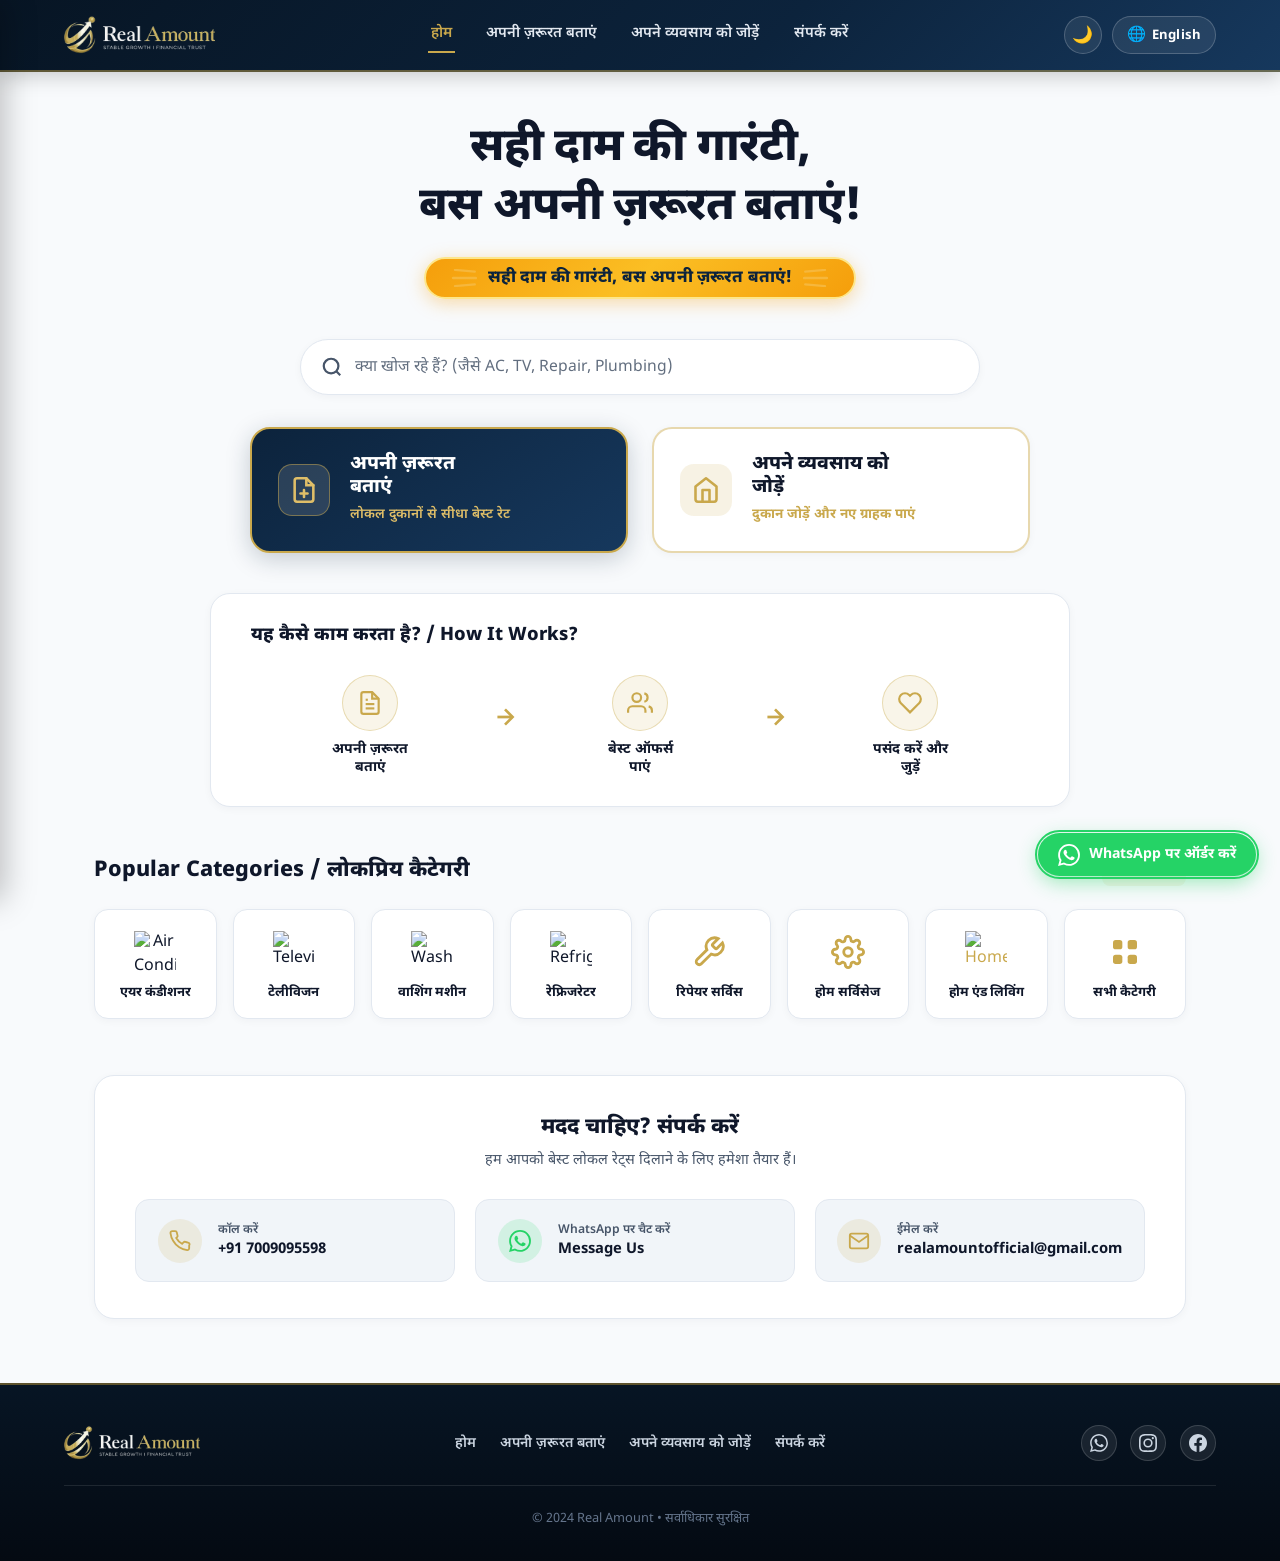
==== commit 74e0c49c: "feat: add brand picker modal with common Indian brands and highlight Hindi tagline pill with sparkle" ====
--- a/index.html
+++ b/index.html
@@ -7,7 +7,7 @@
     <title>Real Amount — सही दाम की गारंटी, बस अपनी ज़रूरत बताएं!</title>
     <meta name="description"
         content="Real Amount — सही दाम की गारंटी, बस अपनी ज़रूरत बताएं! Connect directly with trusted local shops and service experts for the lowest price." />
-    <link rel="stylesheet" href="home.css?v=2.4" />
+    <link rel="stylesheet" href="home.css?v=2.6" />
     <link rel="preconnect" href="https://fonts.googleapis.com" />
     <link rel="preconnect" href="https://fonts.gstatic.com" crossorigin />
     <link
@@ -96,16 +96,28 @@
         <!-- ═══════════ MAIN CONTENT ═══════════ -->
         <main class="site-main">
 
-            <!-- 1. HEADLINE WITH GOLDEN SWOOSH -->
+            <!-- 1. HEADLINE WITH HIGHLIGHTED HINDI TAGLINE -->
             <section class="headline-section">
                 <div class="section-container">
                     <h1 class="main-headline" id="main-headline" data-i18n="main_headline">
-                        सही दाम की गारंटी,<br />बस अपनी ज़रूरत बताएं!
+                        Guaranteed Best Prices,<br />Just Tell Us What You Need!
                     </h1>
-                    <div class="headline-curve-wrap">
-                        <svg class="headline-curve" viewBox="0 0 320 20" fill="none" xmlns="http://www.w3.org/2000/svg">
-                            <path d="M6 14 Q 160 2 314 14" stroke="var(--accent)" stroke-width="3.5" stroke-linecap="round" fill="none" />
-                        </svg>
+
+                    <!-- Highlighted Hindi Tagline Badge with Radiant Whiskers -->
+                    <div class="tagline-highlight-wrapper">
+                        <div class="tagline-highlight-badge">
+                            <svg class="tagline-sparkle sparkle-left" viewBox="0 0 28 20" fill="none" xmlns="http://www.w3.org/2000/svg" aria-hidden="true">
+                                <line x1="26" y1="3" x2="4" y2="1" stroke="#f6b73c" stroke-width="2.5" stroke-linecap="round"/>
+                                <line x1="27" y1="10" x2="2" y2="10" stroke="#f6b73c" stroke-width="3" stroke-linecap="round"/>
+                                <line x1="26" y1="17" x2="4" y2="19" stroke="#f6b73c" stroke-width="2.5" stroke-linecap="round"/>
+                            </svg>
+                            <span class="tagline-pill-text">सही दाम की गारंटी, बस अपनी ज़रूरत बताएं!</span>
+                            <svg class="tagline-sparkle sparkle-right" viewBox="0 0 28 20" fill="none" xmlns="http://www.w3.org/2000/svg" aria-hidden="true">
+                                <line x1="2" y1="3" x2="24" y2="1" stroke="#f6b73c" stroke-width="2.5" stroke-linecap="round"/>
+                                <line x1="1" y1="10" x2="26" y2="10" stroke="#f6b73c" stroke-width="3" stroke-linecap="round"/>
+                                <line x1="2" y1="17" x2="24" y2="19" stroke="#f6b73c" stroke-width="2.5" stroke-linecap="round"/>
+                            </svg>
+                        </div>
                     </div>
                 </div>
             </section>
@@ -452,7 +464,7 @@
         </a>
     </aside>
 
-    <script src="home.js?v=2.4"></script>
+    <script src="home.js?v=2.6"></script>
 </body>
 
 </html>
--- a/home.css
+++ b/home.css
@@ -386,9 +386,9 @@
     flex-direction: column;
 }
 
-/* 1. HEADLINE WITH GOLDEN SWOOSH */
+/* 1. HEADLINE WITH HIGHLIGHTED HINDI TAGLINE */
 .headline-section {
-    padding: 3.5rem 0 1rem;
+    padding: 3rem 0 1.25rem;
     text-align: center;
 }
 
@@ -407,15 +407,56 @@
     line-height: 1.3;
 }
 
-.headline-curve-wrap {
-    display: flex;
+.tagline-highlight-wrapper {
+    display: flex;
+    align-items: center;
     justify-content: center;
-    margin-top: 0.5rem;
-}
-
-.headline-curve {
-    width: 320px;
-    height: 20px;
+    margin-top: 1.15rem;
+}
+
+.tagline-highlight-badge {
+    display: inline-flex;
+    align-items: center;
+    justify-content: center;
+    gap: 0.65rem;
+    background: linear-gradient(135deg, #f59e0b 0%, #fbbf24 50%, #f59e0b 100%);
+    border: 2px solid #fde68a;
+    border-radius: 9999px;
+    padding: 0.55rem 1.6rem;
+    box-shadow: 0 4px 18px rgba(245, 158, 11, 0.35);
+    transition: transform 0.2s ease, box-shadow 0.2s ease;
+}
+
+.tagline-highlight-badge:hover {
+    transform: translateY(-1px);
+    box-shadow: 0 6px 22px rgba(245, 158, 11, 0.45);
+}
+
+.tagline-sparkle {
+    width: 26px;
+    height: 18px;
+    flex-shrink: 0;
+}
+
+.tagline-pill-text {
+    font-family: "Noto Sans Devanagari", "Inter", sans-serif;
+    color: #0c233c;
+    font-weight: 800;
+    font-size: 1.05rem;
+    letter-spacing: 0.01em;
+    line-height: 1.2;
+    white-space: nowrap;
+}
+
+/* Dark mode overrides for tagline badge */
+[data-theme="dark"] .tagline-highlight-badge {
+    background: linear-gradient(135deg, #d97706 0%, #f59e0b 50%, #d97706 100%);
+    border-color: #fde68a;
+    box-shadow: 0 4px 20px rgba(217, 119, 6, 0.4);
+}
+
+[data-theme="dark"] .tagline-pill-text {
+    color: #081829;
 }
 
 /* 2. SEARCH BAR SECTION */
@@ -1293,14 +1334,28 @@
         padding: 1.75rem 0 0.5rem;
     }
     .main-headline {
+        font-size: 1.65rem;
+    }
+    html[lang="hi"] .main-headline {
         font-size: 1.7rem;
     }
-    html[lang="hi"] .main-headline {
-        font-size: 1.75rem;
-    }
-    .headline-curve {
-        width: 230px;
-        height: 16px;
+    .tagline-highlight-wrapper {
+        margin-top: 0.75rem;
+        padding: 0 0.5rem;
+    }
+    .tagline-highlight-badge {
+        padding: 0.45rem 1.1rem;
+        gap: 0.4rem;
+        max-width: 100%;
+    }
+    .tagline-sparkle {
+        width: 18px;
+        height: 14px;
+    }
+    .tagline-pill-text {
+        font-size: 0.84rem;
+        white-space: normal;
+        text-align: center;
     }
     .search-section {
         padding: 0.75rem 0 1.25rem;
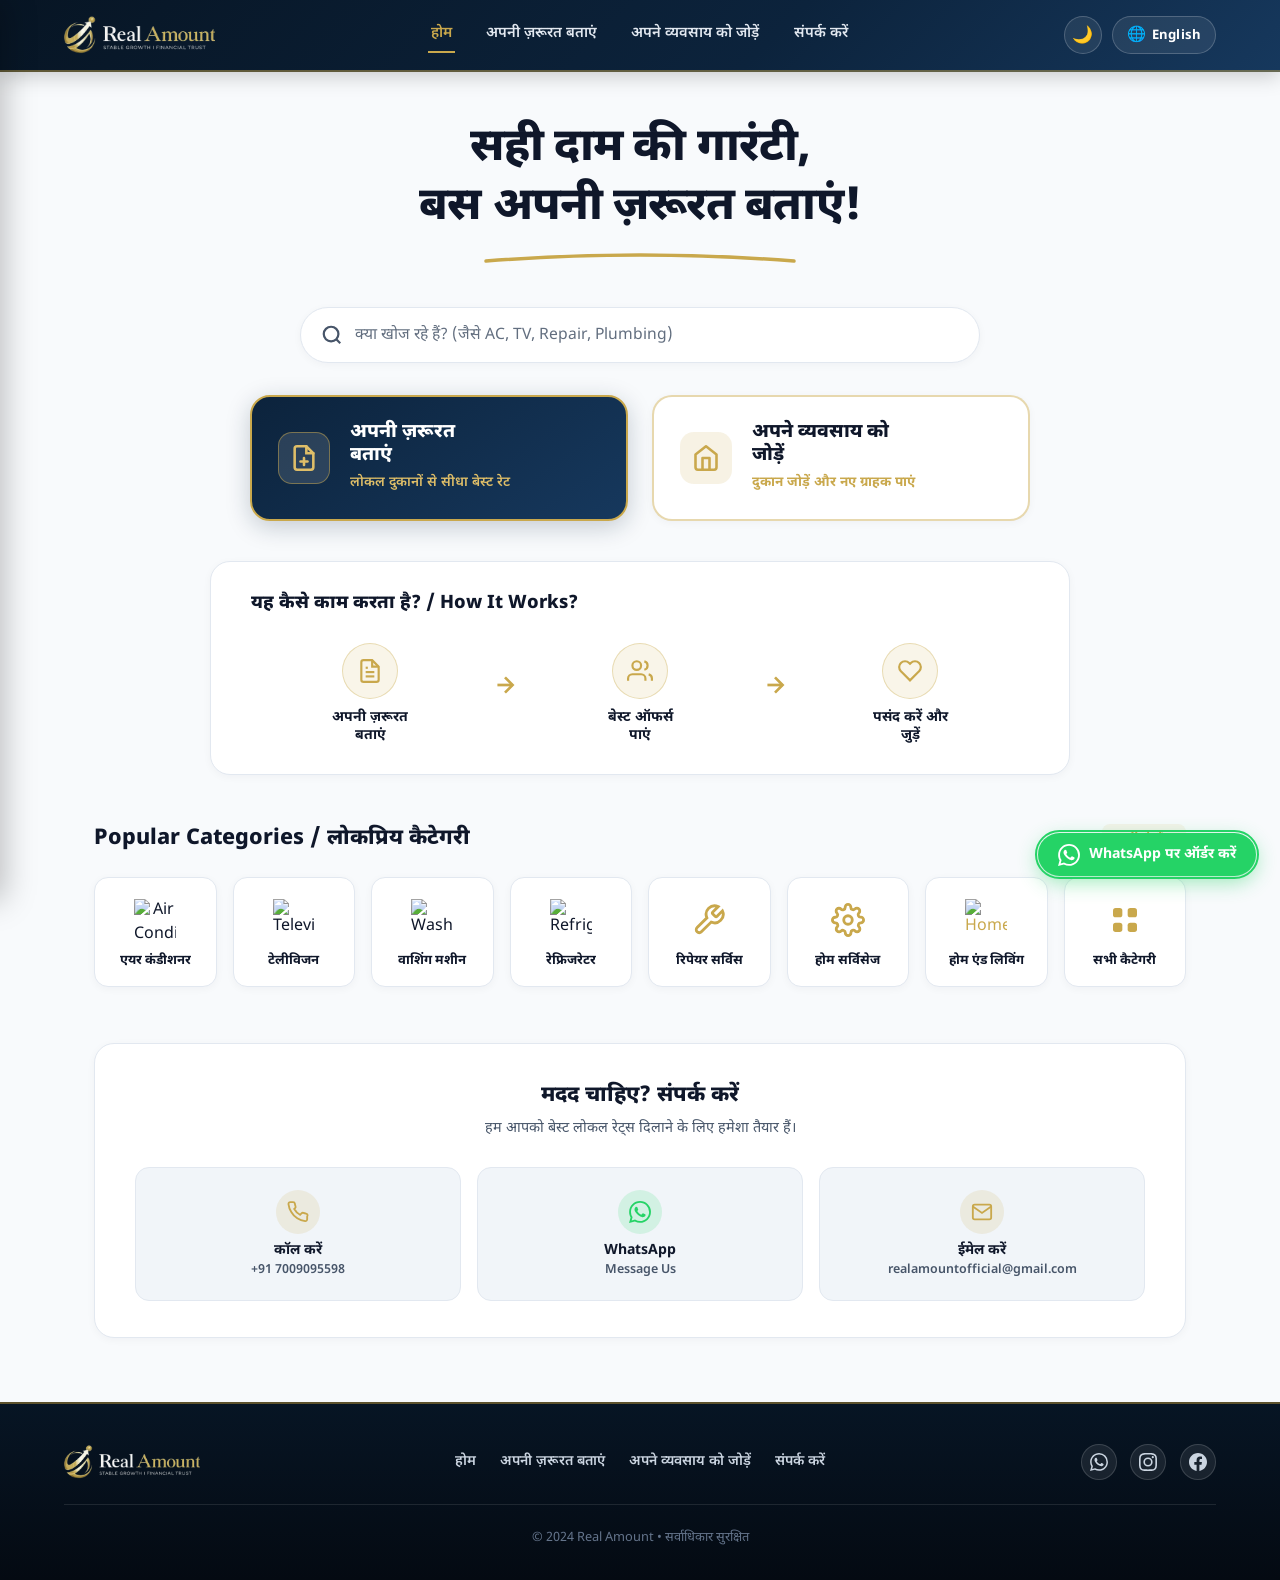
==== commit 734a05e0: "Update contact cards to compact 3-column layout and show Hindi badge only in English mode" ====
--- a/index.html
+++ b/index.html
@@ -7,7 +7,7 @@
     <title>Real Amount — सही दाम की गारंटी, बस अपनी ज़रूरत बताएं!</title>
     <meta name="description"
         content="Real Amount — सही दाम की गारंटी, बस अपनी ज़रूरत बताएं! Connect directly with trusted local shops and service experts for the lowest price." />
-    <link rel="stylesheet" href="home.css?v=2.6" />
+    <link rel="stylesheet" href="home.css?v=2.8" />
     <link rel="preconnect" href="https://fonts.googleapis.com" />
     <link rel="preconnect" href="https://fonts.gstatic.com" crossorigin />
     <link
@@ -103,7 +103,14 @@
                         Guaranteed Best Prices,<br />Just Tell Us What You Need!
                     </h1>
 
-                    <!-- Highlighted Hindi Tagline Badge with Radiant Whiskers -->
+                    <!-- Golden curve swoosh (shown in Hindi mode when headline is in Hindi) -->
+                    <div class="headline-curve-wrap" id="headline-curve-wrap">
+                        <svg class="headline-curve" viewBox="0 0 320 20" fill="none" xmlns="http://www.w3.org/2000/svg">
+                            <path d="M6 14 Q 160 2 314 14" stroke="var(--accent)" stroke-width="3.5" stroke-linecap="round" fill="none" />
+                        </svg>
+                    </div>
+
+                    <!-- Highlighted Hindi Tagline Badge with Radiant Whiskers (shown in English mode) -->
                     <div class="tagline-highlight-wrapper">
                         <div class="tagline-highlight-badge">
                             <svg class="tagline-sparkle sparkle-left" viewBox="0 0 28 20" fill="none" xmlns="http://www.w3.org/2000/svg" aria-hidden="true">
@@ -345,7 +352,7 @@
                                     </svg>
                                 </div>
                                 <div class="contact-item-text">
-                                    <span class="contact-item-label" data-i18n="card_call_title">Call Directly</span>
+                                    <span class="contact-item-label" data-i18n="card_call_title">Call Us</span>
                                     <strong class="contact-item-val">+91 7009095598</strong>
                                 </div>
                             </a>
@@ -357,13 +364,13 @@
                                     </svg>
                                 </div>
                                 <div class="contact-item-text">
-                                    <span class="contact-item-label" data-i18n="card_whatsapp_title">Chat on WhatsApp</span>
+                                    <span class="contact-item-label" data-i18n="card_whatsapp_title">WhatsApp</span>
                                     <strong class="contact-item-val">Message Us</strong>
                                 </div>
                             </a>
 
                             <a href="mailto:realamountofficial@gmail.com" class="contact-item-card">
-                                <div class="contact-item-icon">
+                                <div class="contact-item-icon email-icon-box">
                                     <svg viewBox="0 0 24 24" fill="none" stroke="currentColor" stroke-width="2">
                                         <path d="M4 4h16c1.1 0 2 .9 2 2v12c0 1.1-.9 2-2 2H4c-1.1 0-2-.9-2-2V6c0-1.1.9-2 2-2z"></path>
                                         <polyline points="22,6 12,13 2,6"></polyline>
@@ -464,7 +471,7 @@
         </a>
     </aside>
 
-    <script src="home.js?v=2.6"></script>
+    <script src="home.js?v=2.8"></script>
 </body>
 
 </html>
--- a/home.css
+++ b/home.css
@@ -407,11 +407,40 @@
     line-height: 1.3;
 }
 
+/* Headline Curve (Swoosh) */
+.headline-curve-wrap {
+    display: flex;
+    justify-content: center;
+    margin-top: 0.5rem;
+}
+
+.headline-curve {
+    width: 320px;
+    height: 20px;
+}
+
 .tagline-highlight-wrapper {
     display: flex;
     align-items: center;
     justify-content: center;
     margin-top: 1.15rem;
+}
+
+/* Visibility based on Language: */
+/* In Hindi mode: Show curve, HIDE highlighted Hindi pill (headline is already Hindi) */
+html[lang="hi"] .tagline-highlight-wrapper {
+    display: none !important;
+}
+html[lang="hi"] .headline-curve-wrap {
+    display: flex;
+}
+
+/* In English mode: SHOW highlighted Hindi pill, HIDE curve */
+html[lang="en"] .tagline-highlight-wrapper {
+    display: flex;
+}
+html[lang="en"] .headline-curve-wrap {
+    display: none !important;
 }
 
 .tagline-highlight-badge {
@@ -920,20 +949,25 @@
 
 .contact-cards-grid {
     display: grid;
-    grid-template-columns: repeat(3, 1fr);
-    gap: 1.25rem;
+    grid-template-columns: repeat(3, minmax(0, 1fr));
+    gap: 1rem;
 }
 
 .contact-item-card {
     display: flex;
-    align-items: center;
-    gap: 1rem;
-    padding: 1.15rem 1.35rem;
+    flex-direction: column;
+    align-items: center;
+    justify-content: center;
+    text-align: center;
+    gap: 0.55rem;
+    padding: 1.35rem 0.75rem;
     border-radius: var(--radius-md);
     border: 1px solid var(--border-color);
     background-color: var(--bg-card-subtle);
     color: var(--text-main);
+    text-decoration: none;
     transition: all var(--transition);
+    min-width: 0;
 }
 
 .contact-item-card:hover {
@@ -965,25 +999,35 @@
     color: var(--wa-green);
 }
 
+.email-icon-box {
+    background-color: rgba(201, 168, 76, 0.15);
+    color: var(--accent);
+}
+
 .contact-item-text {
     display: flex;
     flex-direction: column;
+    align-items: center;
+    gap: 0.2rem;
+    width: 100%;
     min-width: 0;
 }
 
 .contact-item-label {
-    font-size: 0.76rem;
+    font-size: 0.88rem;
+    font-weight: 700;
+    color: var(--text-main);
+    line-height: 1.2;
+}
+
+.contact-item-val {
+    font-size: 0.78rem;
     font-weight: 600;
     color: var(--text-sub);
-}
-
-.contact-item-val {
-    font-size: 0.92rem;
-    font-weight: 700;
-    color: var(--text-main);
-    white-space: nowrap;
-    overflow: hidden;
-    text-overflow: ellipsis;
+    line-height: 1.25;
+    word-break: break-word;
+    overflow-wrap: anywhere;
+    text-align: center;
 }
 
 /* ═══════════════════════════════════════════════════════════════
@@ -1309,9 +1353,6 @@
         grid-template-columns: repeat(4, 1fr);
         gap: 0.85rem;
     }
-    .contact-cards-grid {
-        grid-template-columns: 1fr;
-    }
 }
 
 /* Mobile Devices (≤768px) */
@@ -1442,16 +1483,36 @@
         font-size: 0.68rem;
     }
     .contact-card-box {
-        padding: 1.35rem 1rem;
+        padding: 1.25rem 0.65rem;
     }
     .contact-box-title {
         font-size: 1.15rem;
     }
     .contact-box-desc {
-        font-size: 0.82rem;
+        font-size: 0.8rem;
+    }
+    .contact-cards-grid {
+        grid-template-columns: repeat(3, minmax(0, 1fr));
+        gap: 0.45rem;
     }
     .contact-item-card {
-        padding: 0.85rem 1rem;
+        padding: 0.85rem 0.35rem;
+        gap: 0.45rem;
+        border-radius: 12px;
+    }
+    .contact-item-icon {
+        width: 36px;
+        height: 36px;
+    }
+    .contact-item-icon svg {
+        width: 18px;
+        height: 18px;
+    }
+    .contact-item-label {
+        font-size: 0.74rem;
+    }
+    .contact-item-val {
+        font-size: 0.65rem;
     }
     .floating-whatsapp-widget {
         bottom: 16px;
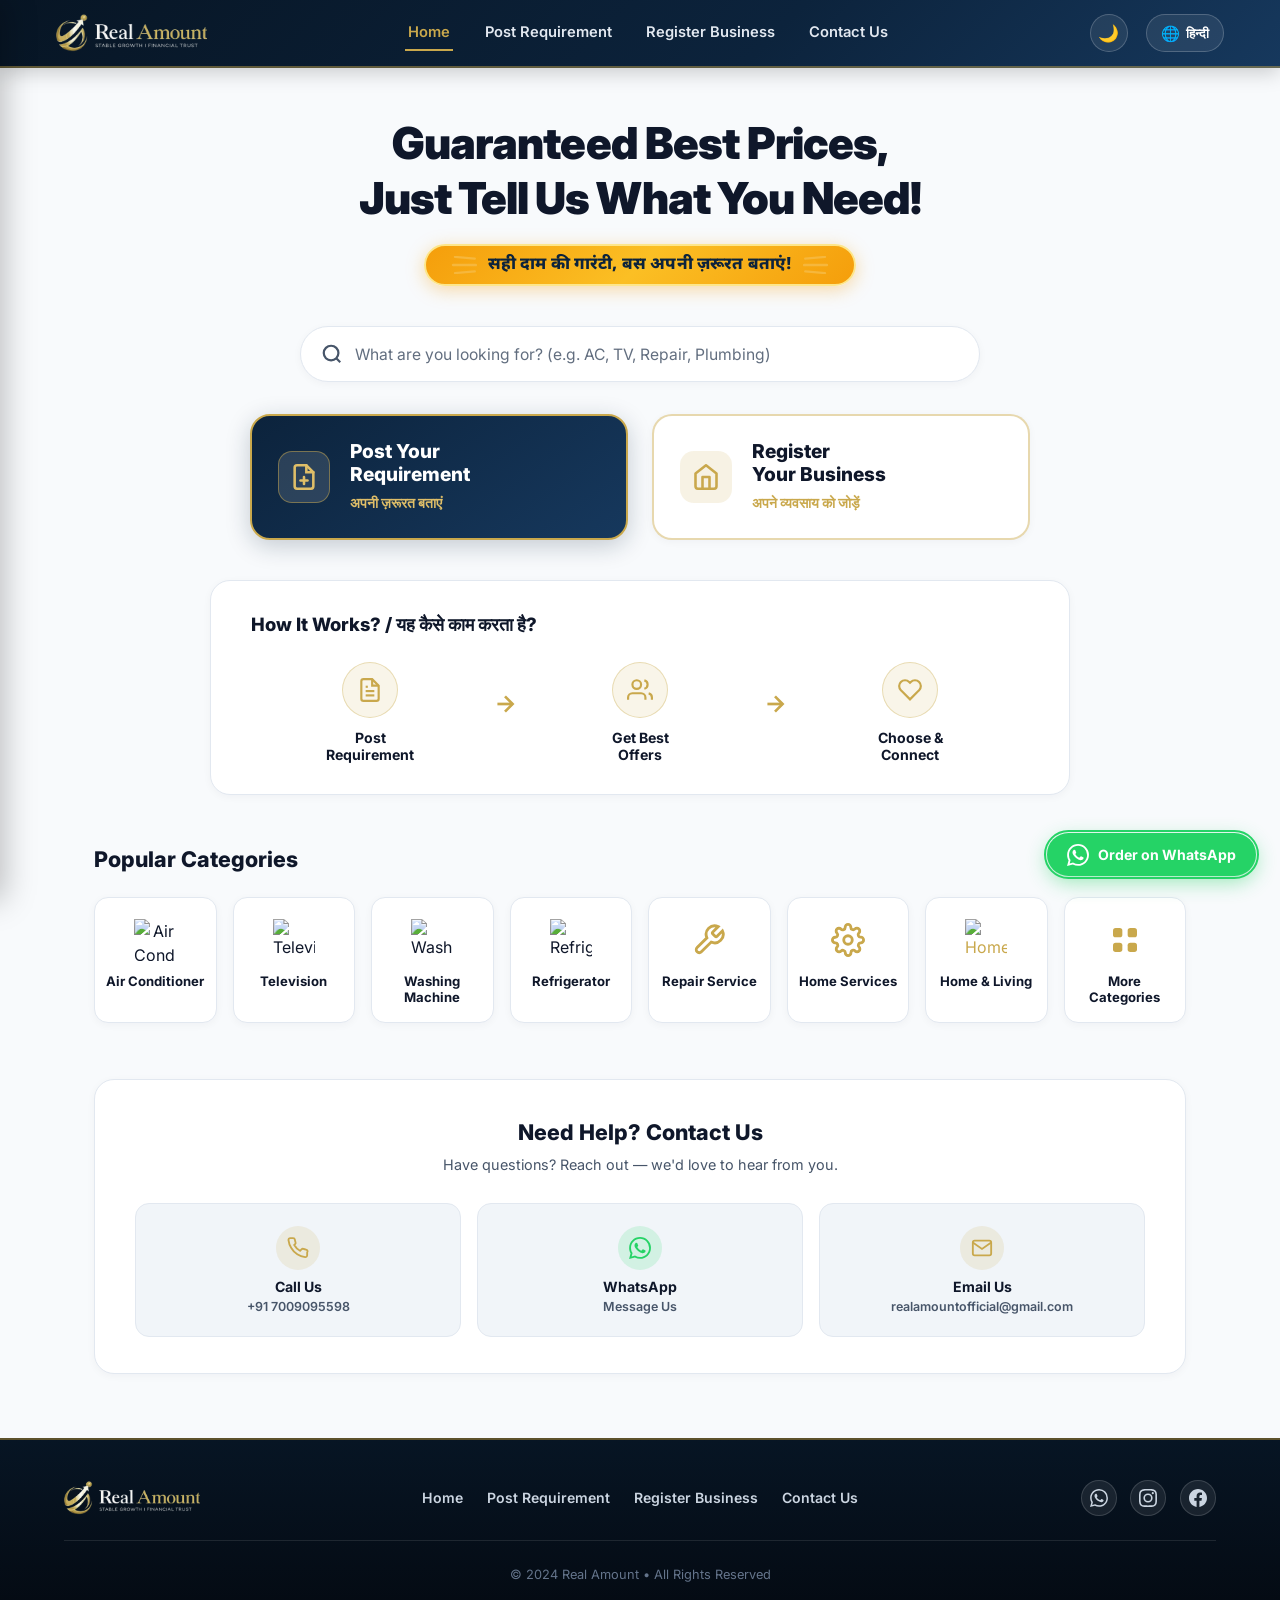
==== commit bd359258: "Fix search duplicate interface, set English default language, and widen navbar button spacing" ====
--- a/index.html
+++ b/index.html
@@ -7,7 +7,7 @@
     <title>Real Amount — सही दाम की गारंटी, बस अपनी ज़रूरत बताएं!</title>
     <meta name="description"
         content="Real Amount — सही दाम की गारंटी, बस अपनी ज़रूरत बताएं! Connect directly with trusted local shops and service experts for the lowest price." />
-    <link rel="stylesheet" href="home.css?v=2.8" />
+    <link rel="stylesheet" href="home.css?v=2.9" />
     <link rel="preconnect" href="https://fonts.googleapis.com" />
     <link rel="preconnect" href="https://fonts.gstatic.com" crossorigin />
     <link
@@ -471,7 +471,7 @@
         </a>
     </aside>
 
-    <script src="home.js?v=2.8"></script>
+    <script src="home.js?v=2.9"></script>
 </body>
 
 </html>
--- a/home.css
+++ b/home.css
@@ -134,7 +134,7 @@
    ═══════════════════════════════════════════════════════════════ */
 .site-header {
     width: 100%;
-    height: 72px;
+    height: 68px;
     background: linear-gradient(135deg, #071524 0%, #0c233c 60%, #16385d 100%);
     border-bottom: 2px solid var(--border-gold);
     position: sticky;
@@ -149,7 +149,7 @@
     max-width: 1200px;
     height: 100%;
     margin: 0 auto;
-    padding: 0 1.5rem;
+    padding: 0 1rem;
     display: flex;
     align-items: center;
     justify-content: space-between;
@@ -191,7 +191,7 @@
 .header-actions-group {
     display: flex;
     align-items: center;
-    gap: 0.65rem;
+    gap: 1.15rem;
 }
 
 .action-pill-btn {
@@ -1357,6 +1357,18 @@
 
 /* Mobile Devices (≤768px) */
 @media (max-width: 768px) {
+    .site-header {
+        height: 62px;
+    }
+    .header-container {
+        padding: 0 0.75rem;
+    }
+    .header-actions-group {
+        gap: 0.95rem;
+    }
+    .brand-logo-img {
+        height: 35px;
+    }
     .desktop-nav-links {
         display: none;
     }
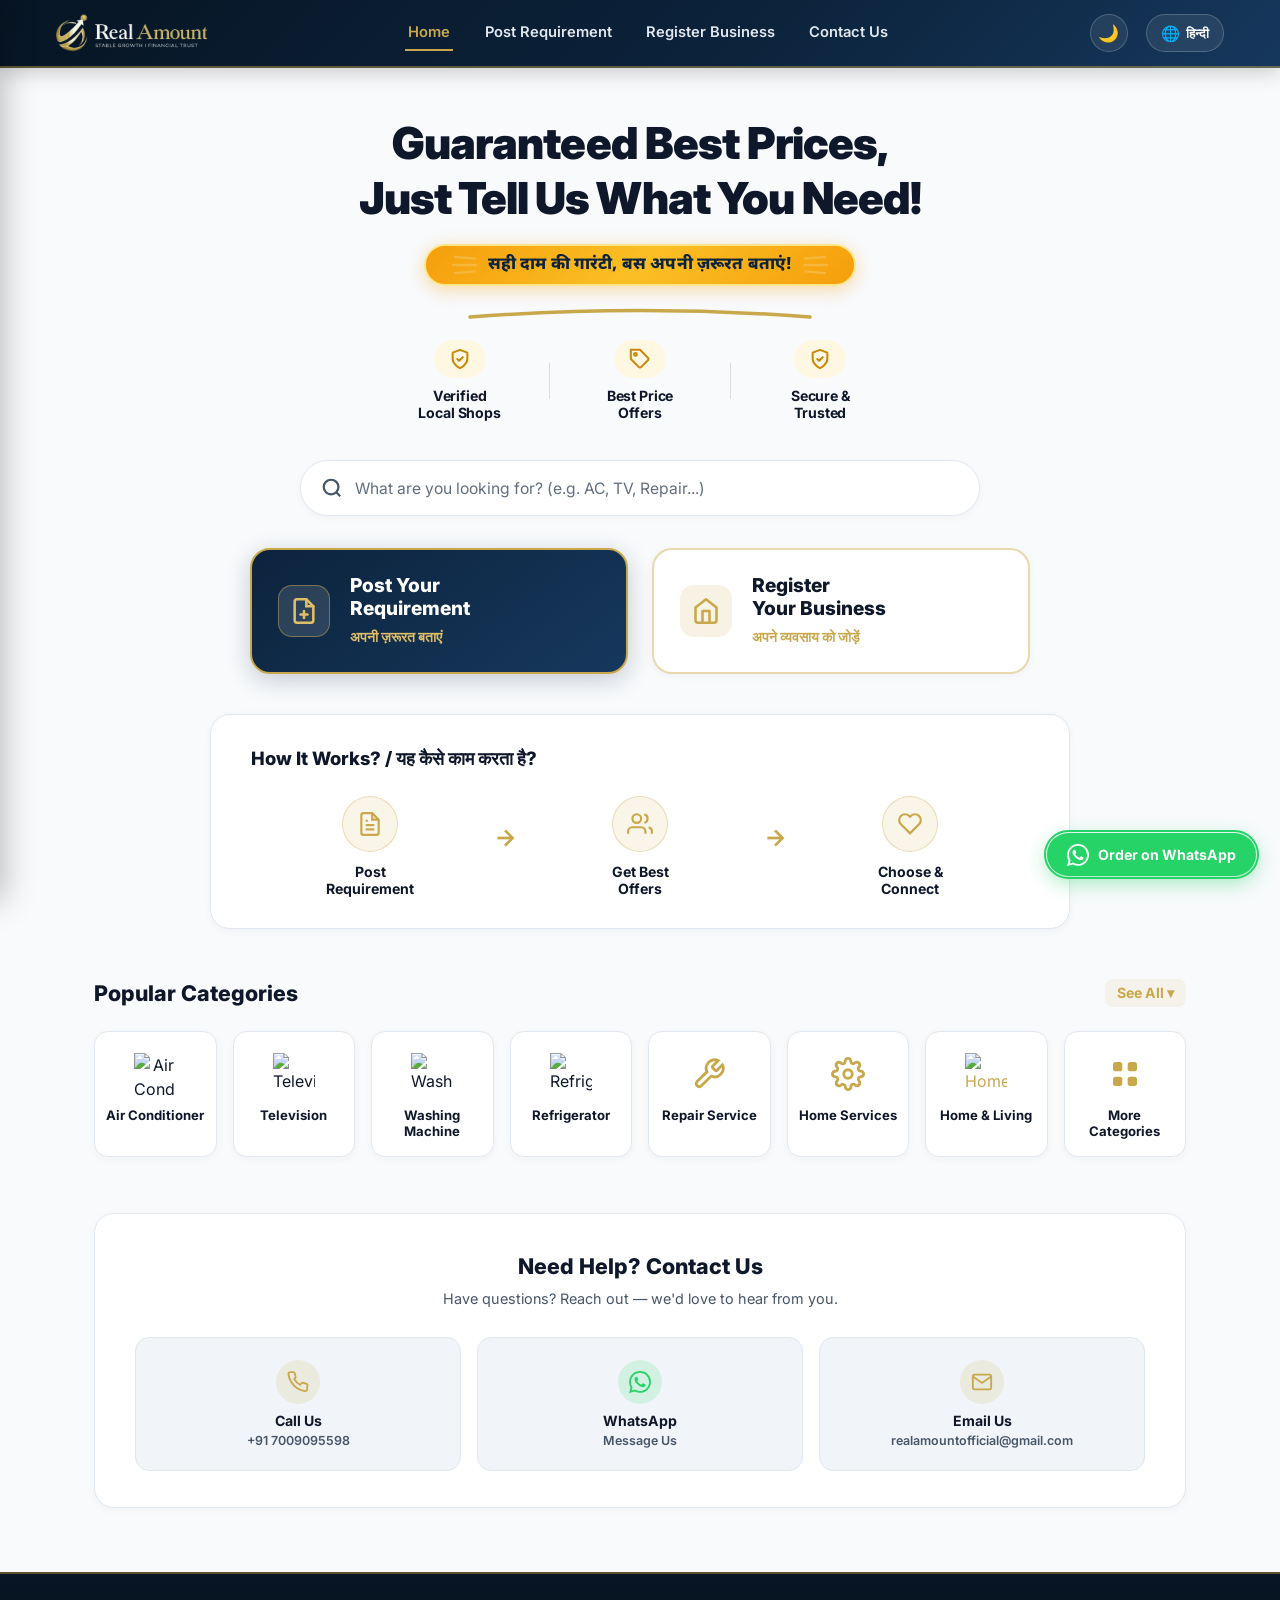
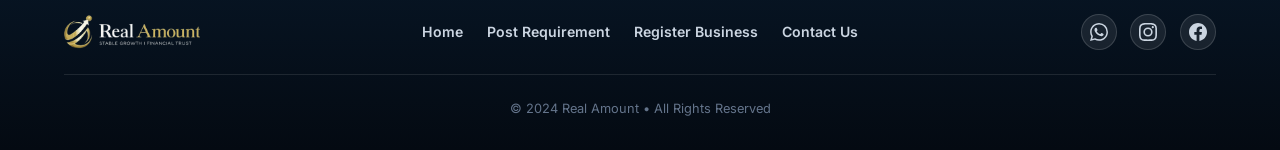
==== commit e8a49eef: "Add 3 hero trust highlight badges with swoosh and bilingual support" ====
--- a/index.html
+++ b/index.html
@@ -7,7 +7,7 @@
     <title>Real Amount — सही दाम की गारंटी, बस अपनी ज़रूरत बताएं!</title>
     <meta name="description"
         content="Real Amount — सही दाम की गारंटी, बस अपनी ज़रूरत बताएं! Connect directly with trusted local shops and service experts for the lowest price." />
-    <link rel="stylesheet" href="home.css?v=2.9" />
+    <link rel="stylesheet" href="home.css?v=3.0" />
     <link rel="preconnect" href="https://fonts.googleapis.com" />
     <link rel="preconnect" href="https://fonts.gstatic.com" crossorigin />
     <link
@@ -103,13 +103,6 @@
                         Guaranteed Best Prices,<br />Just Tell Us What You Need!
                     </h1>
 
-                    <!-- Golden curve swoosh (shown in Hindi mode when headline is in Hindi) -->
-                    <div class="headline-curve-wrap" id="headline-curve-wrap">
-                        <svg class="headline-curve" viewBox="0 0 320 20" fill="none" xmlns="http://www.w3.org/2000/svg">
-                            <path d="M6 14 Q 160 2 314 14" stroke="var(--accent)" stroke-width="3.5" stroke-linecap="round" fill="none" />
-                        </svg>
-                    </div>
-
                     <!-- Highlighted Hindi Tagline Badge with Radiant Whiskers (shown in English mode) -->
                     <div class="tagline-highlight-wrapper">
                         <div class="tagline-highlight-badge">
@@ -126,6 +119,64 @@
                             </svg>
                         </div>
                     </div>
+
+                    <!-- Golden curve swoosh (shown above trust badges in both English & Hindi) -->
+                    <div class="headline-curve-wrap" id="headline-curve-wrap">
+                        <svg class="headline-curve" viewBox="0 0 360 20" fill="none" xmlns="http://www.w3.org/2000/svg">
+                            <path d="M10 16 Q 180 3 350 16" stroke="var(--accent)" stroke-width="3.5" stroke-linecap="round" fill="none" />
+                        </svg>
+                    </div>
+
+                    <!-- Trust Highlights Bar (3 Badges with Dividers) -->
+                    <div class="hero-trust-bar" id="hero-trust-bar">
+                        <!-- 1. Verified Local Shops -->
+                        <div class="trust-badge-item">
+                            <div class="trust-badge-icon-wrap" aria-hidden="true">
+                                <svg viewBox="0 0 24 24" fill="none" stroke="currentColor" stroke-width="2.2" stroke-linecap="round" stroke-linejoin="round">
+                                    <path d="M12 22s8-4 8-10V5l-8-3-8 3v7c0 6 8 10 8 10z"></path>
+                                    <path d="m9 12 2 2 4-4"></path>
+                                </svg>
+                            </div>
+                            <div class="trust-badge-text">
+                                <span data-i18n="trust_b1_l1">Verified</span>
+                                <span data-i18n="trust_b1_l2">Local Shops</span>
+                            </div>
+                        </div>
+
+                        <!-- Divider -->
+                        <div class="trust-badge-divider" aria-hidden="true"></div>
+
+                        <!-- 2. Best Price Offers -->
+                        <div class="trust-badge-item">
+                            <div class="trust-badge-icon-wrap" aria-hidden="true">
+                                <svg viewBox="0 0 24 24" fill="none" stroke="currentColor" stroke-width="2.2" stroke-linecap="round" stroke-linejoin="round">
+                                    <path d="M20.59 13.41l-7.17 7.17a2 2 0 0 1-2.83 0L2 12V2h10l8.59 8.59a2 2 0 0 1 0 2.82z"></path>
+                                    <circle cx="7" cy="7" r="1.5"></circle>
+                                </svg>
+                            </div>
+                            <div class="trust-badge-text">
+                                <span data-i18n="trust_b2_l1">Best Price</span>
+                                <span data-i18n="trust_b2_l2">Offers</span>
+                            </div>
+                        </div>
+
+                        <!-- Divider -->
+                        <div class="trust-badge-divider" aria-hidden="true"></div>
+
+                        <!-- 3. Secure & Trusted -->
+                        <div class="trust-badge-item">
+                            <div class="trust-badge-icon-wrap" aria-hidden="true">
+                                <svg viewBox="0 0 24 24" fill="none" stroke="currentColor" stroke-width="2.2" stroke-linecap="round" stroke-linejoin="round">
+                                    <path d="M12 22s8-4 8-10V5l-8-3-8 3v7c0 6 8 10 8 10z"></path>
+                                    <path d="m9 12 2 2 4-4"></path>
+                                </svg>
+                            </div>
+                            <div class="trust-badge-text">
+                                <span data-i18n="trust_b3_l1">Secure &amp;</span>
+                                <span data-i18n="trust_b3_l2">Trusted</span>
+                            </div>
+                        </div>
+                    </div>
                 </div>
             </section>
 
@@ -138,7 +189,7 @@
                             <line x1="21" y1="21" x2="16.65" y2="16.65"></line>
                         </svg>
                         <input type="text" id="category-search-input"
-                            placeholder="क्या खोज रहे हैं? (जैसे AC, TV, Repair, Plumbing)"
+                            placeholder="What are you looking for? (e.g. AC, TV, Repair...)"
                             data-i18n-placeholder="search_placeholder" autocomplete="off" spellcheck="false" />
                         <button type="button" class="search-clear-btn hidden" id="search-clear-btn" aria-label="Clear Search" style="display: none;">✕</button>
                         <!-- Live Search Dropdown -->
@@ -471,7 +522,7 @@
         </a>
     </aside>
 
-    <script src="home.js?v=2.9"></script>
+    <script src="home.js?v=3.0"></script>
 </body>
 
 </html>
--- a/home.css
+++ b/home.css
@@ -411,11 +411,16 @@
 .headline-curve-wrap {
     display: flex;
     justify-content: center;
-    margin-top: 0.5rem;
+    margin-top: 0.95rem;
+}
+
+html[lang="hi"] .headline-curve-wrap {
+    margin-top: 0.65rem;
 }
 
 .headline-curve {
-    width: 320px;
+    width: 360px;
+    max-width: 86%;
     height: 20px;
 }
 
@@ -427,7 +432,7 @@
 }
 
 /* Visibility based on Language: */
-/* In Hindi mode: Show curve, HIDE highlighted Hindi pill (headline is already Hindi) */
+/* In Hindi mode: Show curve & trust badges, HIDE highlighted Hindi pill (headline is already Hindi) */
 html[lang="hi"] .tagline-highlight-wrapper {
     display: none !important;
 }
@@ -435,12 +440,12 @@
     display: flex;
 }
 
-/* In English mode: SHOW highlighted Hindi pill, HIDE curve */
+/* In English mode: SHOW highlighted Hindi pill, AND ALSO SHOW curve & trust badges */
 html[lang="en"] .tagline-highlight-wrapper {
     display: flex;
 }
 html[lang="en"] .headline-curve-wrap {
-    display: none !important;
+    display: flex;
 }
 
 .tagline-highlight-badge {
@@ -488,9 +493,85 @@
     color: #081829;
 }
 
+/* Trust Highlights Bar (3 Badges) */
+.hero-trust-bar {
+    display: flex;
+    align-items: center;
+    justify-content: center;
+    max-width: 540px;
+    margin: 1.15rem auto 0;
+    padding: 0 0.5rem;
+}
+
+.trust-badge-item {
+    flex: 1;
+    display: flex;
+    flex-direction: column;
+    align-items: center;
+    justify-content: center;
+    text-align: center;
+    user-select: none;
+}
+
+.trust-badge-icon-wrap {
+    width: 52px;
+    height: 38px;
+    border-radius: 9999px;
+    background-color: #fef7e2;
+    display: flex;
+    align-items: center;
+    justify-content: center;
+    color: #c98808;
+    transition: transform 0.2s ease, background-color 0.2s ease;
+}
+
+.trust-badge-item:hover .trust-badge-icon-wrap {
+    transform: scale(1.06);
+}
+
+.trust-badge-icon-wrap svg {
+    width: 22px;
+    height: 22px;
+    flex-shrink: 0;
+}
+
+.trust-badge-text {
+    display: flex;
+    flex-direction: column;
+    align-items: center;
+    margin-top: 0.55rem;
+    font-size: 0.88rem;
+    font-weight: 700;
+    line-height: 1.25;
+    color: var(--text-main);
+    letter-spacing: -0.01em;
+}
+
+.trust-badge-divider {
+    width: 1px;
+    height: 36px;
+    background-color: rgba(0, 0, 0, 0.12);
+    margin: 0 0.5rem;
+    flex-shrink: 0;
+}
+
+/* Dark Mode Overrides for Trust Highlights Bar */
+[data-theme="dark"] .trust-badge-icon-wrap {
+    background-color: rgba(245, 158, 11, 0.18);
+    color: #f59e0b;
+}
+
+[data-theme="dark"] .trust-badge-divider {
+    background-color: rgba(255, 255, 255, 0.15);
+}
+
+[data-theme="dark"] .trust-badge-text {
+    color: var(--text-main);
+}
+
 /* 2. SEARCH BAR SECTION */
 .search-section {
-    padding: 1.25rem 0 2rem;
+    padding: 1.15rem 0 2rem;
 }
 
 .search-bar-wrap {
@@ -1410,6 +1491,32 @@
         white-space: normal;
         text-align: center;
     }
+    .headline-curve-wrap {
+        margin-top: 0.7rem;
+    }
+    .headline-curve {
+        width: 300px;
+    }
+    .hero-trust-bar {
+        max-width: 440px;
+        margin-top: 0.85rem;
+    }
+    .trust-badge-icon-wrap {
+        width: 46px;
+        height: 34px;
+    }
+    .trust-badge-icon-wrap svg {
+        width: 19px;
+        height: 19px;
+    }
+    .trust-badge-text {
+        font-size: 0.76rem;
+        margin-top: 0.4rem;
+    }
+    .trust-badge-divider {
+        height: 28px;
+        margin: 0 0.35rem;
+    }
     .search-section {
         padding: 0.75rem 0 1.25rem;
     }
@@ -1471,6 +1578,26 @@
         grid-template-columns: repeat(4, 1fr);
         gap: 0.5rem;
     }
+    .hero-trust-bar {
+        max-width: 100%;
+        padding: 0 0.25rem;
+    }
+    .trust-badge-icon-wrap {
+        width: 42px;
+        height: 32px;
+    }
+    .trust-badge-icon-wrap svg {
+        width: 17px;
+        height: 17px;
+    }
+    .trust-badge-text {
+        font-size: 0.72rem;
+        margin-top: 0.35rem;
+    }
+    .trust-badge-divider {
+        height: 26px;
+        margin: 0 0.2rem;
+    }
     .cat-tile {
         padding: 0.75rem 0.25rem;
     }
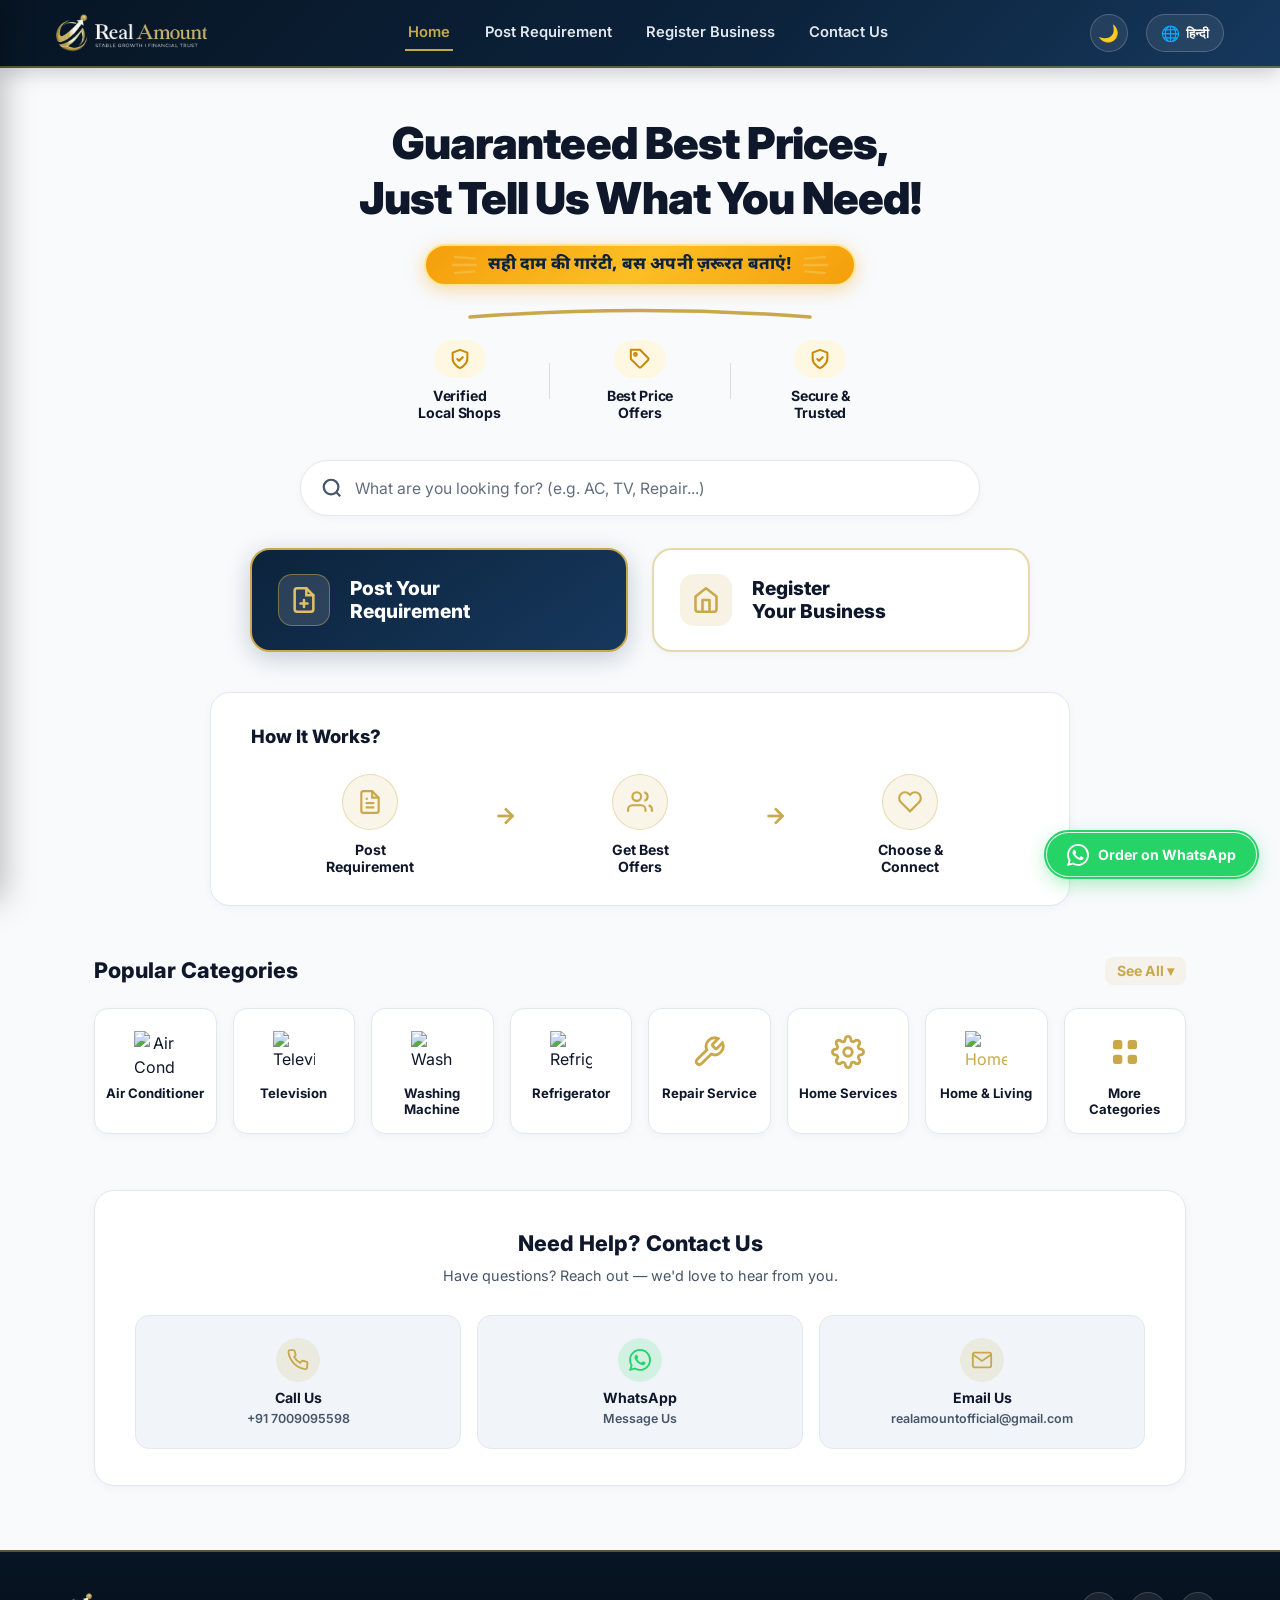
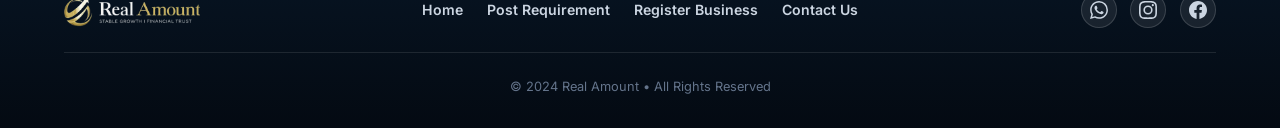
==== commit f4a96ff2: "Remove Hindi text from action card subtitles and How It Works heading in English" ====
--- a/index.html
+++ b/index.html
@@ -7,7 +7,7 @@
     <title>Real Amount — सही दाम की गारंटी, बस अपनी ज़रूरत बताएं!</title>
     <meta name="description"
         content="Real Amount — सही दाम की गारंटी, बस अपनी ज़रूरत बताएं! Connect directly with trusted local shops and service experts for the lowest price." />
-    <link rel="stylesheet" href="home.css?v=3.0" />
+    <link rel="stylesheet" href="home.css?v=3.1" />
     <link rel="preconnect" href="https://fonts.googleapis.com" />
     <link rel="preconnect" href="https://fonts.gstatic.com" crossorigin />
     <link
@@ -214,7 +214,7 @@
                             </div>
                             <div class="action-card-text">
                                 <h2 class="action-card-title" data-i18n="btn_post_req_title">Post Your<br />Requirement</h2>
-                                <span class="action-card-sub" data-i18n="btn_post_req_sub">अपनी ज़रूरत बताएं</span>
+                                <span class="action-card-sub" data-i18n="btn_post_req_sub"></span>
                             </div>
                         </a>
 
@@ -228,18 +228,18 @@
                             </div>
                             <div class="action-card-text">
                                 <h2 class="action-card-title" data-i18n="btn_reg_biz_title">Register<br />Your Business</h2>
-                                <span class="action-card-sub" data-i18n="btn_reg_biz_sub">अपने व्यवसाय को जोड़ें</span>
+                                <span class="action-card-sub" data-i18n="btn_reg_biz_sub"></span>
                             </div>
                         </a>
                     </div>
                 </div>
             </section>
 
-            <!-- 4. "HOW IT WORKS? / यह कैसे काम करता है?" CARD -->
+            <!-- 4. "HOW IT WORKS" CARD -->
             <section class="how-it-works-section">
                 <div class="section-container">
                     <div class="how-it-works-card">
-                        <h2 class="hiw-title" data-i18n="how_it_works_title">How It Works? / यह कैसे काम करता है?</h2>
+                        <h2 class="hiw-title" data-i18n="how_it_works_title">How It Works?</h2>
                         <div class="hiw-steps-row">
                             <!-- Step 1 -->
                             <div class="hiw-step">
@@ -522,7 +522,7 @@
         </a>
     </aside>
 
-    <script src="home.js?v=3.0"></script>
+    <script src="home.js?v=3.1"></script>
 </body>
 
 </html>
--- a/home.css
+++ b/home.css
@@ -813,6 +813,16 @@
     color: var(--accent);
 }
 
+.action-card-sub:empty,
+html[lang="en"] .action-card-sub {
+    display: none !important;
+}
+
+html[lang="en"] .action-card-req .action-card-title,
+html[lang="en"] .action-card-biz .action-card-title {
+    margin-bottom: 0 !important;
+}
+
 /* 4. VISUALIZATION: "HOW IT WORKS" CARD */
 .how-it-works-section {
     padding: 0 0 3rem;
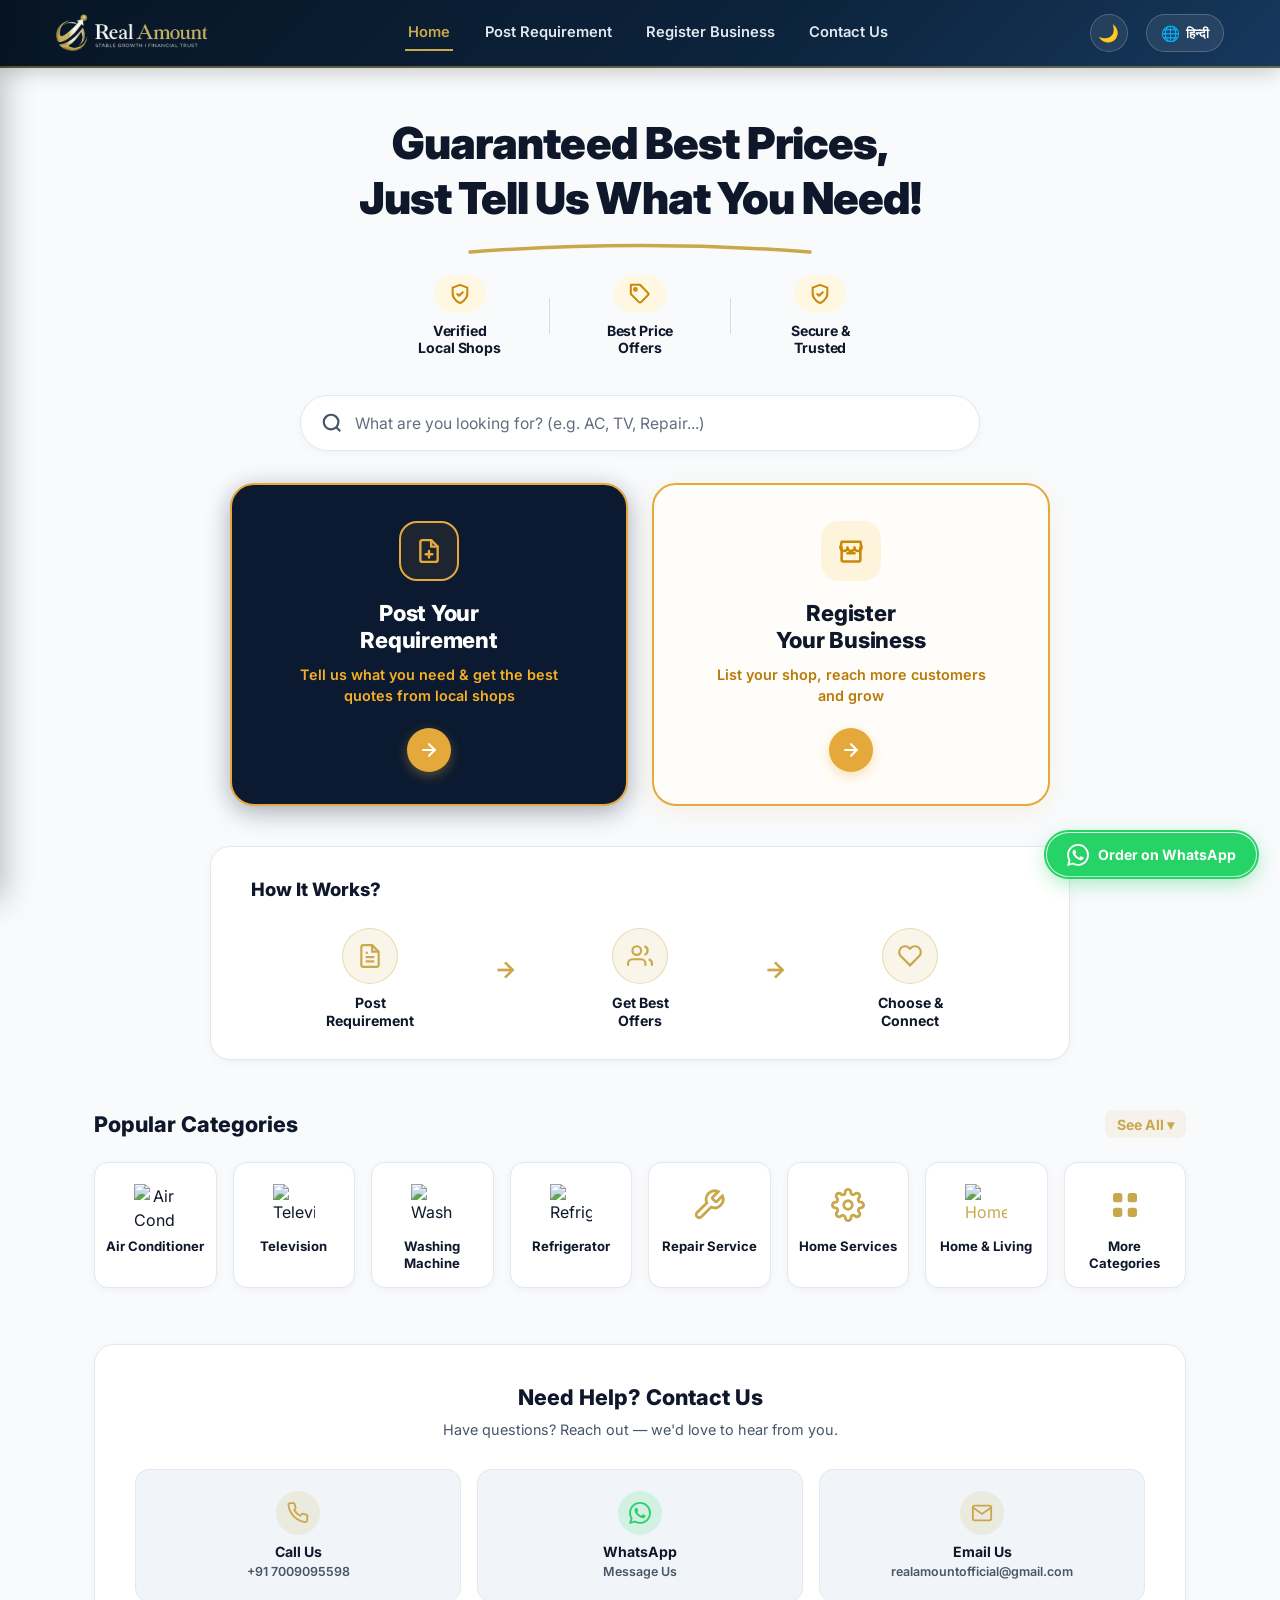
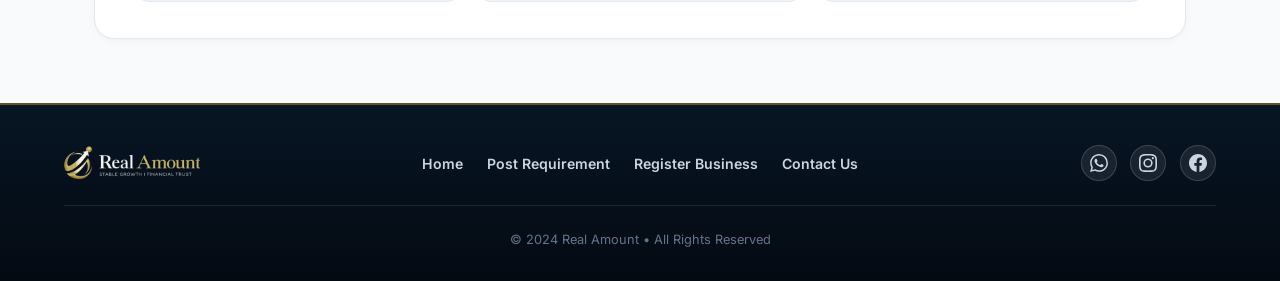
==== commit 88c4ec50: "Update homepage action cards with new vertical layout, subtitles, and arrow buttons; remove yellow t" ====
--- a/index.html
+++ b/index.html
@@ -7,7 +7,7 @@
     <title>Real Amount — सही दाम की गारंटी, बस अपनी ज़रूरत बताएं!</title>
     <meta name="description"
         content="Real Amount — सही दाम की गारंटी, बस अपनी ज़रूरत बताएं! Connect directly with trusted local shops and service experts for the lowest price." />
-    <link rel="stylesheet" href="home.css?v=3.1" />
+    <link rel="stylesheet" href="home.css?v=3.2" />
     <link rel="preconnect" href="https://fonts.googleapis.com" />
     <link rel="preconnect" href="https://fonts.gstatic.com" crossorigin />
     <link
@@ -103,23 +103,6 @@
                         Guaranteed Best Prices,<br />Just Tell Us What You Need!
                     </h1>
 
-                    <!-- Highlighted Hindi Tagline Badge with Radiant Whiskers (shown in English mode) -->
-                    <div class="tagline-highlight-wrapper">
-                        <div class="tagline-highlight-badge">
-                            <svg class="tagline-sparkle sparkle-left" viewBox="0 0 28 20" fill="none" xmlns="http://www.w3.org/2000/svg" aria-hidden="true">
-                                <line x1="26" y1="3" x2="4" y2="1" stroke="#f6b73c" stroke-width="2.5" stroke-linecap="round"/>
-                                <line x1="27" y1="10" x2="2" y2="10" stroke="#f6b73c" stroke-width="3" stroke-linecap="round"/>
-                                <line x1="26" y1="17" x2="4" y2="19" stroke="#f6b73c" stroke-width="2.5" stroke-linecap="round"/>
-                            </svg>
-                            <span class="tagline-pill-text">सही दाम की गारंटी, बस अपनी ज़रूरत बताएं!</span>
-                            <svg class="tagline-sparkle sparkle-right" viewBox="0 0 28 20" fill="none" xmlns="http://www.w3.org/2000/svg" aria-hidden="true">
-                                <line x1="2" y1="3" x2="24" y2="1" stroke="#f6b73c" stroke-width="2.5" stroke-linecap="round"/>
-                                <line x1="1" y1="10" x2="26" y2="10" stroke="#f6b73c" stroke-width="3" stroke-linecap="round"/>
-                                <line x1="2" y1="17" x2="24" y2="19" stroke="#f6b73c" stroke-width="2.5" stroke-linecap="round"/>
-                            </svg>
-                        </div>
-                    </div>
-
                     <!-- Golden curve swoosh (shown above trust badges in both English & Hindi) -->
                     <div class="headline-curve-wrap" id="headline-curve-wrap">
                         <svg class="headline-curve" viewBox="0 0 360 20" fill="none" xmlns="http://www.w3.org/2000/svg">
@@ -204,31 +187,41 @@
                     <div class="action-cards-grid">
                         <!-- Left: Post Your Requirement (Navy Blue Card) -->
                         <a href="register.html?type=customer" class="action-card action-card-req" id="btn-post-requirement">
-                            <div class="action-card-icon-wrap">
-                                <svg viewBox="0 0 24 24" fill="none" stroke="currentColor" stroke-width="2.2" stroke-linecap="round">
+                            <div class="action-card-icon-wrap" aria-hidden="true">
+                                <svg viewBox="0 0 24 24" fill="none" stroke="currentColor" stroke-width="2.2" stroke-linecap="round" stroke-linejoin="round">
                                     <path d="M14 2H6a2 2 0 0 0-2 2v16a2 2 0 0 0 2 2h12a2 2 0 0 0 2-2V8z"></path>
                                     <polyline points="14 2 14 8 20 8"></polyline>
-                                    <line x1="12" y1="12" x2="12" y2="18"></line>
+                                    <line x1="12" y1="18" x2="12" y2="12"></line>
                                     <line x1="9" y1="15" x2="15" y2="15"></line>
                                 </svg>
                             </div>
-                            <div class="action-card-text">
-                                <h2 class="action-card-title" data-i18n="btn_post_req_title">Post Your<br />Requirement</h2>
-                                <span class="action-card-sub" data-i18n="btn_post_req_sub"></span>
+                            <h2 class="action-card-title" data-i18n="btn_post_req_title">Post Your<br />Requirement</h2>
+                            <p class="action-card-sub" data-i18n="btn_post_req_sub">Tell us what you need &amp; get the best quotes from local shops</p>
+                            <div class="action-card-arrow-btn" aria-hidden="true">
+                                <svg viewBox="0 0 24 24" fill="none" stroke="currentColor" stroke-width="2.5" stroke-linecap="round" stroke-linejoin="round">
+                                    <line x1="5" y1="12" x2="19" y2="12"></line>
+                                    <polyline points="12 5 19 12 12 19"></polyline>
+                                </svg>
                             </div>
                         </a>
 
                         <!-- Right: Register Your Business (Cream / Gold Border Card) -->
                         <a href="register.html?type=partner" class="action-card action-card-biz" id="btn-register-biz">
-                            <div class="action-card-icon-wrap">
+                            <div class="action-card-icon-wrap" aria-hidden="true">
                                 <svg viewBox="0 0 24 24" fill="none" stroke="currentColor" stroke-width="2.2" stroke-linecap="round" stroke-linejoin="round">
-                                    <path d="M3 9l9-7 9 7v11a2 2 0 0 1-2 2H5a2 2 0 0 1-2-2z"></path>
-                                    <polyline points="9 22 9 12 15 12 15 22"></polyline>
-                                </svg>
-                            </div>
-                            <div class="action-card-text">
-                                <h2 class="action-card-title" data-i18n="btn_reg_biz_title">Register<br />Your Business</h2>
-                                <span class="action-card-sub" data-i18n="btn_reg_biz_sub"></span>
+                                    <path d="M3 9l1-5h16l1 5"></path>
+                                    <path d="M3 9a3 3 0 0 0 6 0 3 3 0 0 0 6 0 3 3 0 0 0 6 0"></path>
+                                    <path d="M4 9v11a1 1 0 0 0 1 1h14a1 1 0 0 0 1-1V9"></path>
+                                    <line x1="9" y1="14" x2="15" y2="14"></line>
+                                </svg>
+                            </div>
+                            <h2 class="action-card-title" data-i18n="btn_reg_biz_title">Register<br />Your Business</h2>
+                            <p class="action-card-sub" data-i18n="btn_reg_biz_sub">List your shop, reach more customers and grow</p>
+                            <div class="action-card-arrow-btn" aria-hidden="true">
+                                <svg viewBox="0 0 24 24" fill="none" stroke="currentColor" stroke-width="2.5" stroke-linecap="round" stroke-linejoin="round">
+                                    <line x1="5" y1="12" x2="19" y2="12"></line>
+                                    <polyline points="12 5 19 12 12 19"></polyline>
+                                </svg>
                             </div>
                         </a>
                     </div>
@@ -522,7 +515,7 @@
         </a>
     </aside>
 
-    <script src="home.js?v=3.1"></script>
+    <script src="home.js?v=3.2"></script>
 </body>
 
 </html>
--- a/home.css
+++ b/home.css
@@ -411,10 +411,6 @@
 .headline-curve-wrap {
     display: flex;
     justify-content: center;
-    margin-top: 0.95rem;
-}
-
-html[lang="hi"] .headline-curve-wrap {
     margin-top: 0.65rem;
 }
 
@@ -422,75 +418,6 @@
     width: 360px;
     max-width: 86%;
     height: 20px;
-}
-
-.tagline-highlight-wrapper {
-    display: flex;
-    align-items: center;
-    justify-content: center;
-    margin-top: 1.15rem;
-}
-
-/* Visibility based on Language: */
-/* In Hindi mode: Show curve & trust badges, HIDE highlighted Hindi pill (headline is already Hindi) */
-html[lang="hi"] .tagline-highlight-wrapper {
-    display: none !important;
-}
-html[lang="hi"] .headline-curve-wrap {
-    display: flex;
-}
-
-/* In English mode: SHOW highlighted Hindi pill, AND ALSO SHOW curve & trust badges */
-html[lang="en"] .tagline-highlight-wrapper {
-    display: flex;
-}
-html[lang="en"] .headline-curve-wrap {
-    display: flex;
-}
-
-.tagline-highlight-badge {
-    display: inline-flex;
-    align-items: center;
-    justify-content: center;
-    gap: 0.65rem;
-    background: linear-gradient(135deg, #f59e0b 0%, #fbbf24 50%, #f59e0b 100%);
-    border: 2px solid #fde68a;
-    border-radius: 9999px;
-    padding: 0.55rem 1.6rem;
-    box-shadow: 0 4px 18px rgba(245, 158, 11, 0.35);
-    transition: transform 0.2s ease, box-shadow 0.2s ease;
-}
-
-.tagline-highlight-badge:hover {
-    transform: translateY(-1px);
-    box-shadow: 0 6px 22px rgba(245, 158, 11, 0.45);
-}
-
-.tagline-sparkle {
-    width: 26px;
-    height: 18px;
-    flex-shrink: 0;
-}
-
-.tagline-pill-text {
-    font-family: "Noto Sans Devanagari", "Inter", sans-serif;
-    color: #0c233c;
-    font-weight: 800;
-    font-size: 1.05rem;
-    letter-spacing: 0.01em;
-    line-height: 1.2;
-    white-space: nowrap;
-}
-
-/* Dark mode overrides for tagline badge */
-[data-theme="dark"] .tagline-highlight-badge {
-    background: linear-gradient(135deg, #d97706 0%, #f59e0b 50%, #d97706 100%);
-    border-color: #fde68a;
-    box-shadow: 0 4px 20px rgba(217, 119, 6, 0.4);
-}
-
-[data-theme="dark"] .tagline-pill-text {
-    color: #081829;
 }
 
 /* Trust Highlights Bar (3 Badges) */
@@ -703,7 +630,7 @@
 }
 
 .action-cards-grid {
-    max-width: 780px;
+    max-width: 820px;
     margin: 0 auto;
     display: grid;
     grid-template-columns: 1fr 1fr;
@@ -711,116 +638,188 @@
 }
 
 .action-card {
-    border-radius: var(--radius-lg);
-    padding: 1.5rem 1.65rem;
-    display: flex;
-    align-items: center;
-    gap: 1.25rem;
+    border-radius: 24px;
+    padding: 2.25rem 1.65rem 2rem;
+    display: flex;
+    flex-direction: column;
+    align-items: center;
+    text-align: center;
     text-decoration: none;
     cursor: pointer;
-    transition: all var(--transition);
+    transition: transform var(--transition), box-shadow var(--transition), border-color var(--transition);
     user-select: none;
+    position: relative;
 }
 
 /* Left Card: Post Your Requirement (Navy Blue) */
 .action-card-req {
-    background: linear-gradient(145deg, var(--primary-navy) 0%, var(--primary-navy-light) 100%);
-    border: 2px solid var(--accent);
+    background: #0b1a30;
+    border: 2px solid #e5a93b;
     color: #ffffff;
-    box-shadow: 0 6px 24px var(--primary-navy-glow);
+    box-shadow: 0 6px 24px rgba(11, 26, 48, 0.35);
 }
 
 .action-card-req:hover {
-    transform: translateY(-3px);
-    box-shadow: 0 12px 32px var(--primary-navy-glow);
-    border-color: var(--accent-light);
+    transform: translateY(-4px);
+    box-shadow: 0 12px 32px rgba(11, 26, 48, 0.55);
+    border-color: #f6b73c;
 }
 
 .action-card-req .action-card-icon-wrap {
-    width: 52px;
-    height: 52px;
-    border-radius: 14px;
-    background: rgba(255, 255, 255, 0.12);
-    border: 1.5px solid rgba(201, 168, 76, 0.5);
-    color: var(--accent-light);
+    width: 60px;
+    height: 60px;
+    border-radius: 18px;
+    border: 2px solid #e5a93b;
+    background: rgba(229, 169, 59, 0.08);
     display: flex;
     align-items: center;
     justify-content: center;
     flex-shrink: 0;
+    transition: transform var(--transition);
+}
+
+.action-card-req:hover .action-card-icon-wrap {
+    transform: scale(1.06);
 }
 
 .action-card-req .action-card-icon-wrap svg {
-    width: 28px;
-    height: 28px;
+    width: 26px;
+    height: 26px;
+    stroke: #e5a93b;
 }
 
 .action-card-req .action-card-title {
-    font-size: 1.2rem;
+    font-size: 1.38rem;
     font-weight: 800;
-    line-height: 1.2;
+    line-height: 1.25;
     color: #ffffff;
-    margin-bottom: 0.25rem;
+    margin-top: 1.15rem;
+    margin-bottom: 0;
+    letter-spacing: -0.01em;
 }
 
 .action-card-req .action-card-sub {
-    font-size: 0.85rem;
+    font-size: 0.90rem;
     font-weight: 600;
-    color: var(--accent-light);
+    color: #f5b026;
+    line-height: 1.42;
+    margin-top: 0.65rem;
+    max-width: 280px;
+    flex: 1;
 }
 
 /* Right Card: Register Your Business (Cream / Gold Card) */
 .action-card-biz {
-    background: var(--bg-surface);
-    border: 2px solid var(--border-gold);
-    color: var(--text-main);
-    box-shadow: var(--shadow-sm);
+    background: #fffdf9;
+    border: 2px solid #e5a93b;
+    color: #0f172a;
+    box-shadow: 0 6px 24px rgba(229, 169, 59, 0.12);
 }
 
 .action-card-biz:hover {
-    transform: translateY(-3px);
-    border-color: var(--accent);
-    box-shadow: var(--shadow-md);
+    transform: translateY(-4px);
+    box-shadow: 0 12px 32px rgba(229, 169, 59, 0.22);
+    border-color: #f6b73c;
 }
 
 .action-card-biz .action-card-icon-wrap {
-    width: 52px;
-    height: 52px;
-    border-radius: 14px;
-    background: rgba(201, 168, 76, 0.15);
-    color: var(--accent);
+    width: 60px;
+    height: 60px;
+    border-radius: 18px;
+    background: #fef4dc;
     display: flex;
     align-items: center;
     justify-content: center;
     flex-shrink: 0;
+    transition: transform var(--transition);
+}
+
+.action-card-biz:hover .action-card-icon-wrap {
+    transform: scale(1.06);
 }
 
 .action-card-biz .action-card-icon-wrap svg {
     width: 28px;
     height: 28px;
+    stroke: #c98808;
 }
 
 .action-card-biz .action-card-title {
-    font-size: 1.2rem;
+    font-size: 1.38rem;
     font-weight: 800;
-    line-height: 1.2;
-    color: var(--text-main);
-    margin-bottom: 0.25rem;
+    line-height: 1.25;
+    color: #0f172a;
+    margin-top: 1.15rem;
+    margin-bottom: 0;
+    letter-spacing: -0.01em;
 }
 
 .action-card-biz .action-card-sub {
-    font-size: 0.85rem;
-    font-weight: 700;
-    color: var(--accent);
-}
-
-.action-card-sub:empty,
-html[lang="en"] .action-card-sub {
-    display: none !important;
-}
-
-html[lang="en"] .action-card-req .action-card-title,
-html[lang="en"] .action-card-biz .action-card-title {
-    margin-bottom: 0 !important;
+    font-size: 0.90rem;
+    font-weight: 600;
+    color: #b87a07;
+    line-height: 1.42;
+    margin-top: 0.65rem;
+    max-width: 280px;
+    flex: 1;
+}
+
+/* Golden Circular Arrow Button */
+.action-card-arrow-btn {
+    width: 44px;
+    height: 44px;
+    border-radius: 50%;
+    background: #e5a93b;
+    display: flex;
+    align-items: center;
+    justify-content: center;
+    margin-top: 1.35rem;
+    box-shadow: 0 4px 12px rgba(229, 169, 59, 0.35);
+    transition: transform var(--transition), background var(--transition), box-shadow var(--transition);
+    flex-shrink: 0;
+}
+
+.action-card-arrow-btn svg {
+    width: 20px;
+    height: 20px;
+    stroke: #ffffff;
+    stroke-width: 2.5;
+    transition: transform var(--transition);
+}
+
+.action-card:hover .action-card-arrow-btn {
+    background: #d97706;
+    transform: scale(1.08);
+    box-shadow: 0 6px 16px rgba(217, 119, 6, 0.45);
+}
+
+.action-card:hover .action-card-arrow-btn svg {
+    transform: translateX(3px);
+}
+
+/* Dark Mode Overrides for Action Cards */
+[data-theme="dark"] .action-card-biz {
+    background: #0d213a;
+    border-color: #e5a93b;
+    color: #ffffff;
+    box-shadow: 0 6px 24px rgba(0, 0, 0, 0.4);
+}
+
+[data-theme="dark"] .action-card-biz .action-card-title {
+    color: #ffffff;
+}
+
+[data-theme="dark"] .action-card-biz .action-card-sub {
+    color: #f5b026;
+}
+
+[data-theme="dark"] .action-card-biz .action-card-icon-wrap {
+    background: rgba(229, 169, 59, 0.15);
+    border: 1.5px solid rgba(229, 169, 59, 0.4);
+}
+
+[data-theme="dark"] .action-card-biz .action-card-icon-wrap svg {
+    stroke: #f5b026;
 }
 
 /* 4. VISUALIZATION: "HOW IT WORKS" CARD */
@@ -1483,24 +1482,6 @@
     html[lang="hi"] .main-headline {
         font-size: 1.7rem;
     }
-    .tagline-highlight-wrapper {
-        margin-top: 0.75rem;
-        padding: 0 0.5rem;
-    }
-    .tagline-highlight-badge {
-        padding: 0.45rem 1.1rem;
-        gap: 0.4rem;
-        max-width: 100%;
-    }
-    .tagline-sparkle {
-        width: 18px;
-        height: 14px;
-    }
-    .tagline-pill-text {
-        font-size: 0.84rem;
-        white-space: normal;
-        text-align: center;
-    }
     .headline-curve-wrap {
         margin-top: 0.7rem;
     }
@@ -1535,32 +1516,45 @@
         padding: 0 1rem;
     }
     .action-cards-grid {
-        gap: 0.75rem;
+        gap: 0.85rem;
     }
     .action-card {
-        flex-direction: column;
-        align-items: center;
-        text-align: center;
-        padding: 1.15rem 0.65rem;
-        gap: 0.5rem;
+        padding: 1.5rem 0.95rem 1.35rem;
+        border-radius: 20px;
     }
     .action-card-req .action-card-icon-wrap,
     .action-card-biz .action-card-icon-wrap {
-        width: 44px;
-        height: 44px;
-    }
-    .action-card-req .action-card-icon-wrap svg,
+        width: 48px;
+        height: 48px;
+        border-radius: 14px;
+    }
+    .action-card-req .action-card-icon-wrap svg {
+        width: 22px;
+        height: 22px;
+    }
     .action-card-biz .action-card-icon-wrap svg {
         width: 24px;
         height: 24px;
     }
     .action-card-req .action-card-title,
     .action-card-biz .action-card-title {
-        font-size: 1rem;
+        font-size: 1.12rem;
+        margin-top: 0.85rem;
     }
     .action-card-req .action-card-sub,
     .action-card-biz .action-card-sub {
-        font-size: 0.76rem;
+        font-size: 0.78rem;
+        line-height: 1.35;
+        margin-top: 0.45rem;
+    }
+    .action-card-arrow-btn {
+        width: 38px;
+        height: 38px;
+        margin-top: 1rem;
+    }
+    .action-card-arrow-btn svg {
+        width: 17px;
+        height: 17px;
     }
     .how-it-works-card {
         padding: 1.25rem 1rem;
@@ -1607,6 +1601,36 @@
     .trust-badge-divider {
         height: 26px;
         margin: 0 0.2rem;
+    }
+    .action-cards-grid {
+        gap: 0.65rem;
+    }
+    .action-card {
+        padding: 1.25rem 0.65rem 1.15rem;
+        border-radius: 18px;
+    }
+    .action-card-req .action-card-icon-wrap,
+    .action-card-biz .action-card-icon-wrap {
+        width: 42px;
+        height: 42px;
+        border-radius: 12px;
+    }
+    .action-card-req .action-card-title,
+    .action-card-biz .action-card-title {
+        font-size: 0.98rem;
+    }
+    .action-card-req .action-card-sub,
+    .action-card-biz .action-card-sub {
+        font-size: 0.70rem;
+    }
+    .action-card-arrow-btn {
+        width: 32px;
+        height: 32px;
+        margin-top: 0.85rem;
+    }
+    .action-card-arrow-btn svg {
+        width: 15px;
+        height: 15px;
     }
     .cat-tile {
         padding: 0.75rem 0.25rem;
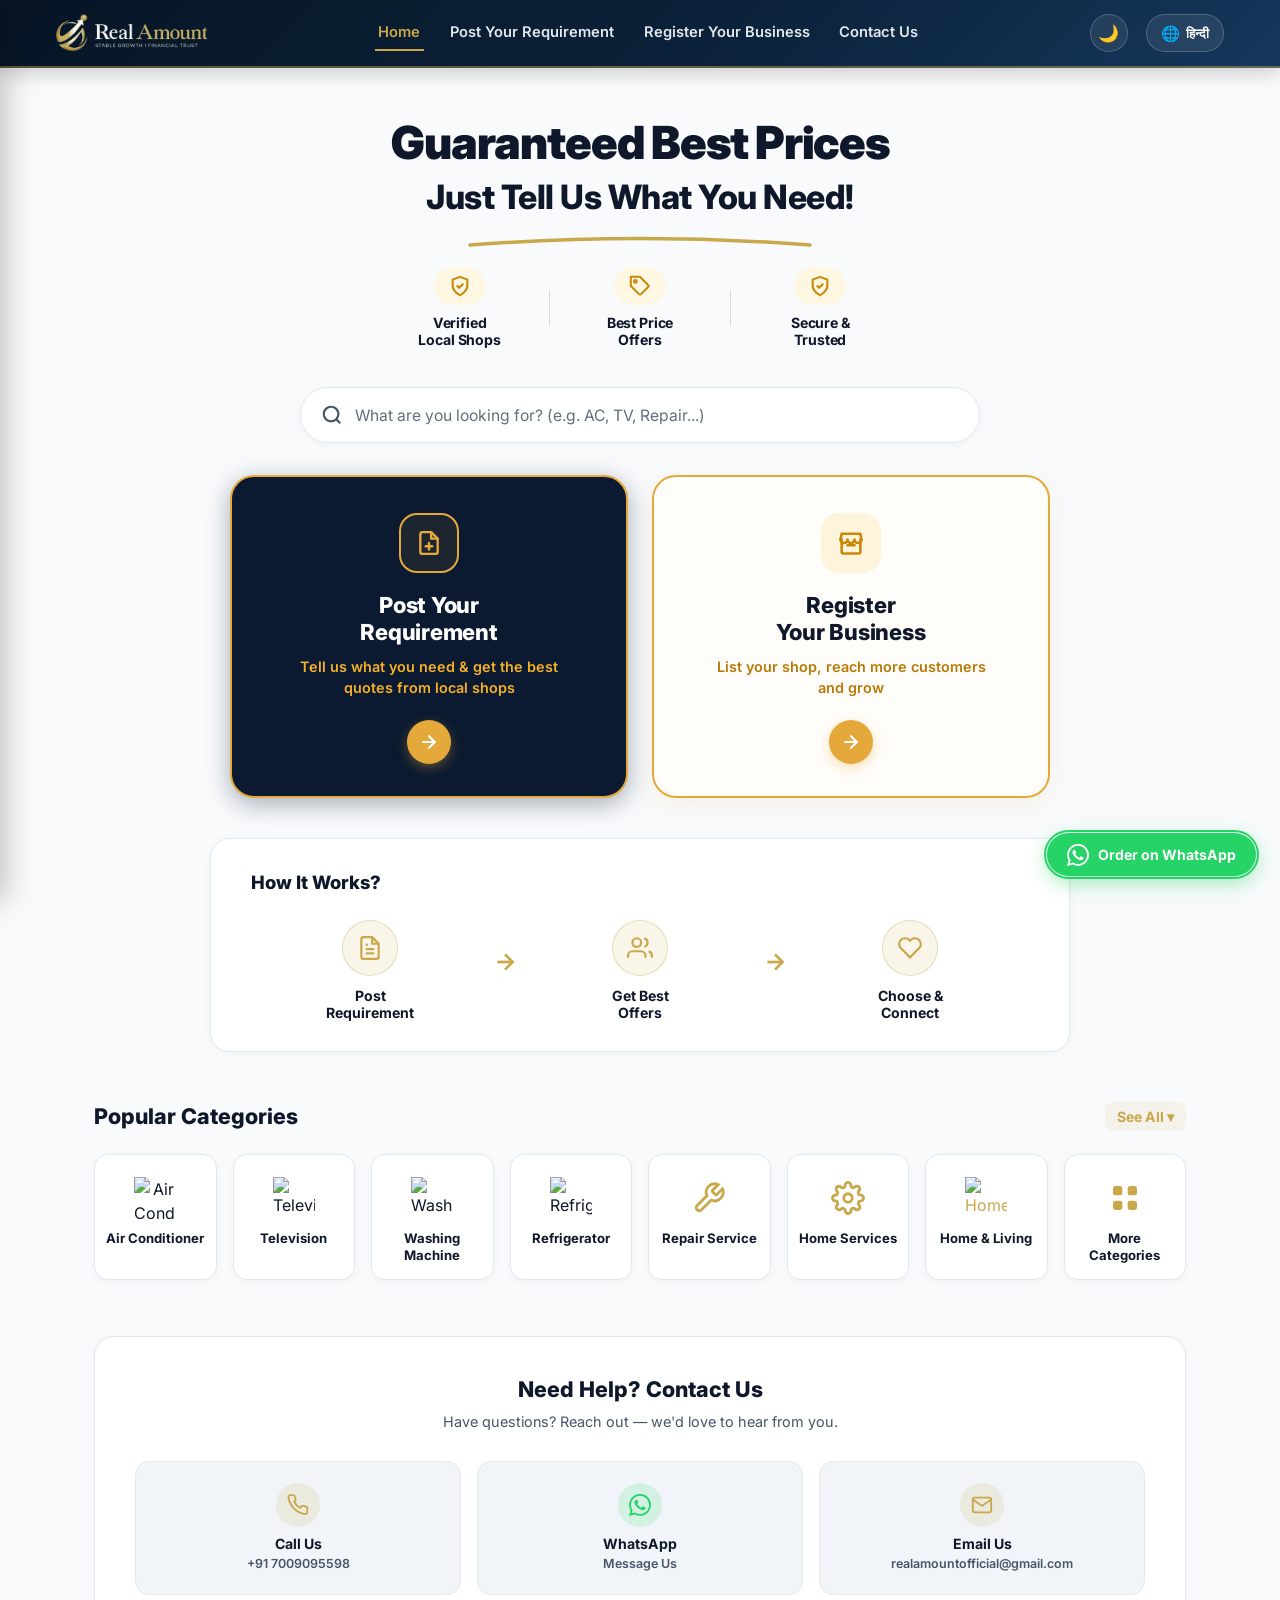
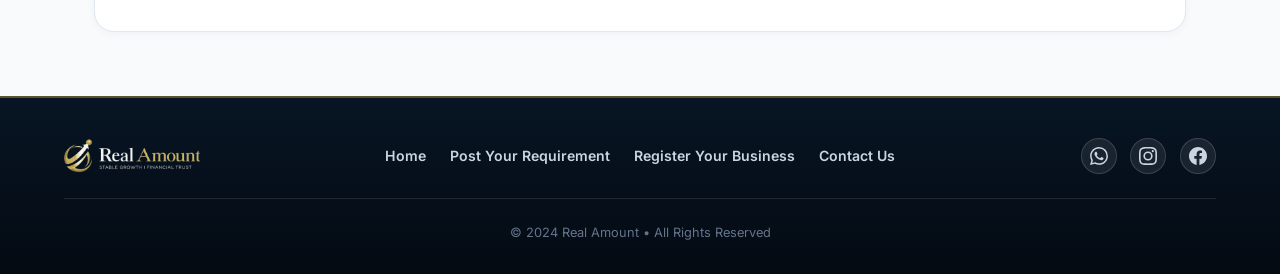
==== commit 5e24abca: "Style tagline with bold primary and smaller bold secondary lines; update navbar links to Post Your R" ====
--- a/index.html
+++ b/index.html
@@ -7,7 +7,7 @@
     <title>Real Amount — सही दाम की गारंटी, बस अपनी ज़रूरत बताएं!</title>
     <meta name="description"
         content="Real Amount — सही दाम की गारंटी, बस अपनी ज़रूरत बताएं! Connect directly with trusted local shops and service experts for the lowest price." />
-    <link rel="stylesheet" href="home.css?v=3.2" />
+    <link rel="stylesheet" href="home.css?v=3.3" />
     <link rel="preconnect" href="https://fonts.googleapis.com" />
     <link rel="preconnect" href="https://fonts.gstatic.com" crossorigin />
     <link
@@ -38,8 +38,8 @@
                 <!-- Desktop Navigation Links -->
                 <nav class="desktop-nav-links" id="desktop-nav-links">
                     <a href="index.html" class="desktop-nav-link active" data-i18n="nav_home">Home</a>
-                    <a href="register.html?type=customer" class="desktop-nav-link" data-i18n="btn_post_req_title_plain">Post Requirement</a>
-                    <a href="register.html?type=partner" class="desktop-nav-link" data-i18n="btn_reg_biz_title_plain">Register Business</a>
+                    <a href="register.html?type=customer" class="desktop-nav-link" data-i18n="btn_post_req_title_plain">Post Your Requirement</a>
+                    <a href="register.html?type=partner" class="desktop-nav-link" data-i18n="btn_reg_biz_title_plain">Register Your Business</a>
                     <a href="#contact" class="desktop-nav-link" data-i18n="nav_contact">Contact Us</a>
                 </nav>
 
@@ -96,11 +96,12 @@
         <!-- ═══════════ MAIN CONTENT ═══════════ -->
         <main class="site-main">
 
-            <!-- 1. HEADLINE WITH HIGHLIGHTED HINDI TAGLINE -->
+            <!-- 1. HEADLINE WITH GOLDEN SWOOSH & TRUST BADGES -->
             <section class="headline-section">
                 <div class="section-container">
                     <h1 class="main-headline" id="main-headline" data-i18n="main_headline">
-                        Guaranteed Best Prices,<br />Just Tell Us What You Need!
+                        <span class="tagline-primary">Guaranteed Best Prices</span>
+                        <span class="tagline-secondary">Just Tell Us What You Need!</span>
                     </h1>
 
                     <!-- Golden curve swoosh (shown above trust badges in both English & Hindi) -->
@@ -440,8 +441,8 @@
                 </div>
                 <div class="footer-links-row">
                     <a href="index.html" data-i18n="nav_home">Home</a>
-                    <a href="register.html?type=customer" data-i18n="btn_post_req_title_plain">Post Requirement</a>
-                    <a href="register.html?type=partner" data-i18n="btn_reg_biz_title_plain">Register Business</a>
+                    <a href="register.html?type=customer" data-i18n="btn_post_req_title_plain">Post Your Requirement</a>
+                    <a href="register.html?type=partner" data-i18n="btn_reg_biz_title_plain">Register Your Business</a>
                     <a href="#contact" data-i18n="nav_contact">Contact Us</a>
                 </div>
                 <div class="footer-social-row">
@@ -515,7 +516,7 @@
         </a>
     </aside>
 
-    <script src="home.js?v=3.2"></script>
+    <script src="home.js?v=3.3"></script>
 </body>
 
 </html>
--- a/home.css
+++ b/home.css
@@ -170,7 +170,7 @@
 .desktop-nav-links {
     display: flex;
     align-items: center;
-    gap: 1.75rem;
+    gap: 1.45rem;
 }
 
 .desktop-nav-link {
@@ -393,16 +393,46 @@
 }
 
 .main-headline {
-    font-size: 2.75rem;
+    color: var(--text-main);
+    letter-spacing: -0.02em;
+    display: flex;
+    flex-direction: column;
+    align-items: center;
+    gap: 0.35rem;
+    margin: 0;
+}
+
+.main-headline .tagline-primary {
+    display: block;
+    font-size: 2.85rem;
+    font-weight: 900;
+    line-height: 1.2;
+    color: var(--text-main);
+    letter-spacing: -0.025em;
+}
+
+.main-headline .tagline-secondary {
+    display: block;
+    font-size: 2.1rem;
+    font-weight: 800;
+    line-height: 1.25;
+    color: var(--text-main);
+    letter-spacing: -0.015em;
+}
+
+html[lang="hi"] .main-headline {
+    font-family: "Noto Sans Devanagari", sans-serif;
+    gap: 0.25rem;
+}
+
+html[lang="hi"] .main-headline .tagline-primary {
+    font-size: 2.95rem;
     font-weight: 900;
     line-height: 1.25;
-    color: var(--text-main);
-    letter-spacing: -0.02em;
-}
-
-html[lang="hi"] .main-headline {
-    font-family: "Noto Sans Devanagari", sans-serif;
-    font-size: 2.85rem;
+}
+
+html[lang="hi"] .main-headline .tagline-secondary {
+    font-size: 2.2rem;
     font-weight: 800;
     line-height: 1.3;
 }
@@ -1439,6 +1469,12 @@
 
 /* Tablet & Smaller Desktops */
 @media (max-width: 992px) {
+    .desktop-nav-links {
+        gap: 1.15rem;
+    }
+    .desktop-nav-link {
+        font-size: 0.86rem;
+    }
     .categories-8-grid {
         grid-template-columns: repeat(4, 1fr);
         gap: 0.85rem;
@@ -1477,10 +1513,23 @@
         padding: 1.75rem 0 0.5rem;
     }
     .main-headline {
-        font-size: 1.65rem;
-    }
-    html[lang="hi"] .main-headline {
-        font-size: 1.7rem;
+        gap: 0.2rem;
+    }
+    .main-headline .tagline-primary {
+        font-size: 1.75rem;
+        font-weight: 900;
+    }
+    .main-headline .tagline-secondary {
+        font-size: 1.28rem;
+        font-weight: 800;
+    }
+    html[lang="hi"] .main-headline .tagline-primary {
+        font-size: 1.85rem;
+        font-weight: 900;
+    }
+    html[lang="hi"] .main-headline .tagline-secondary {
+        font-size: 1.38rem;
+        font-weight: 800;
     }
     .headline-curve-wrap {
         margin-top: 0.7rem;
@@ -1581,6 +1630,18 @@
     .categories-8-grid {
         grid-template-columns: repeat(4, 1fr);
         gap: 0.5rem;
+    }
+    .main-headline .tagline-primary {
+        font-size: 1.55rem;
+    }
+    .main-headline .tagline-secondary {
+        font-size: 1.18rem;
+    }
+    html[lang="hi"] .main-headline .tagline-primary {
+        font-size: 1.65rem;
+    }
+    html[lang="hi"] .main-headline .tagline-secondary {
+        font-size: 1.25rem;
     }
     .hero-trust-bar {
         max-width: 100%;
